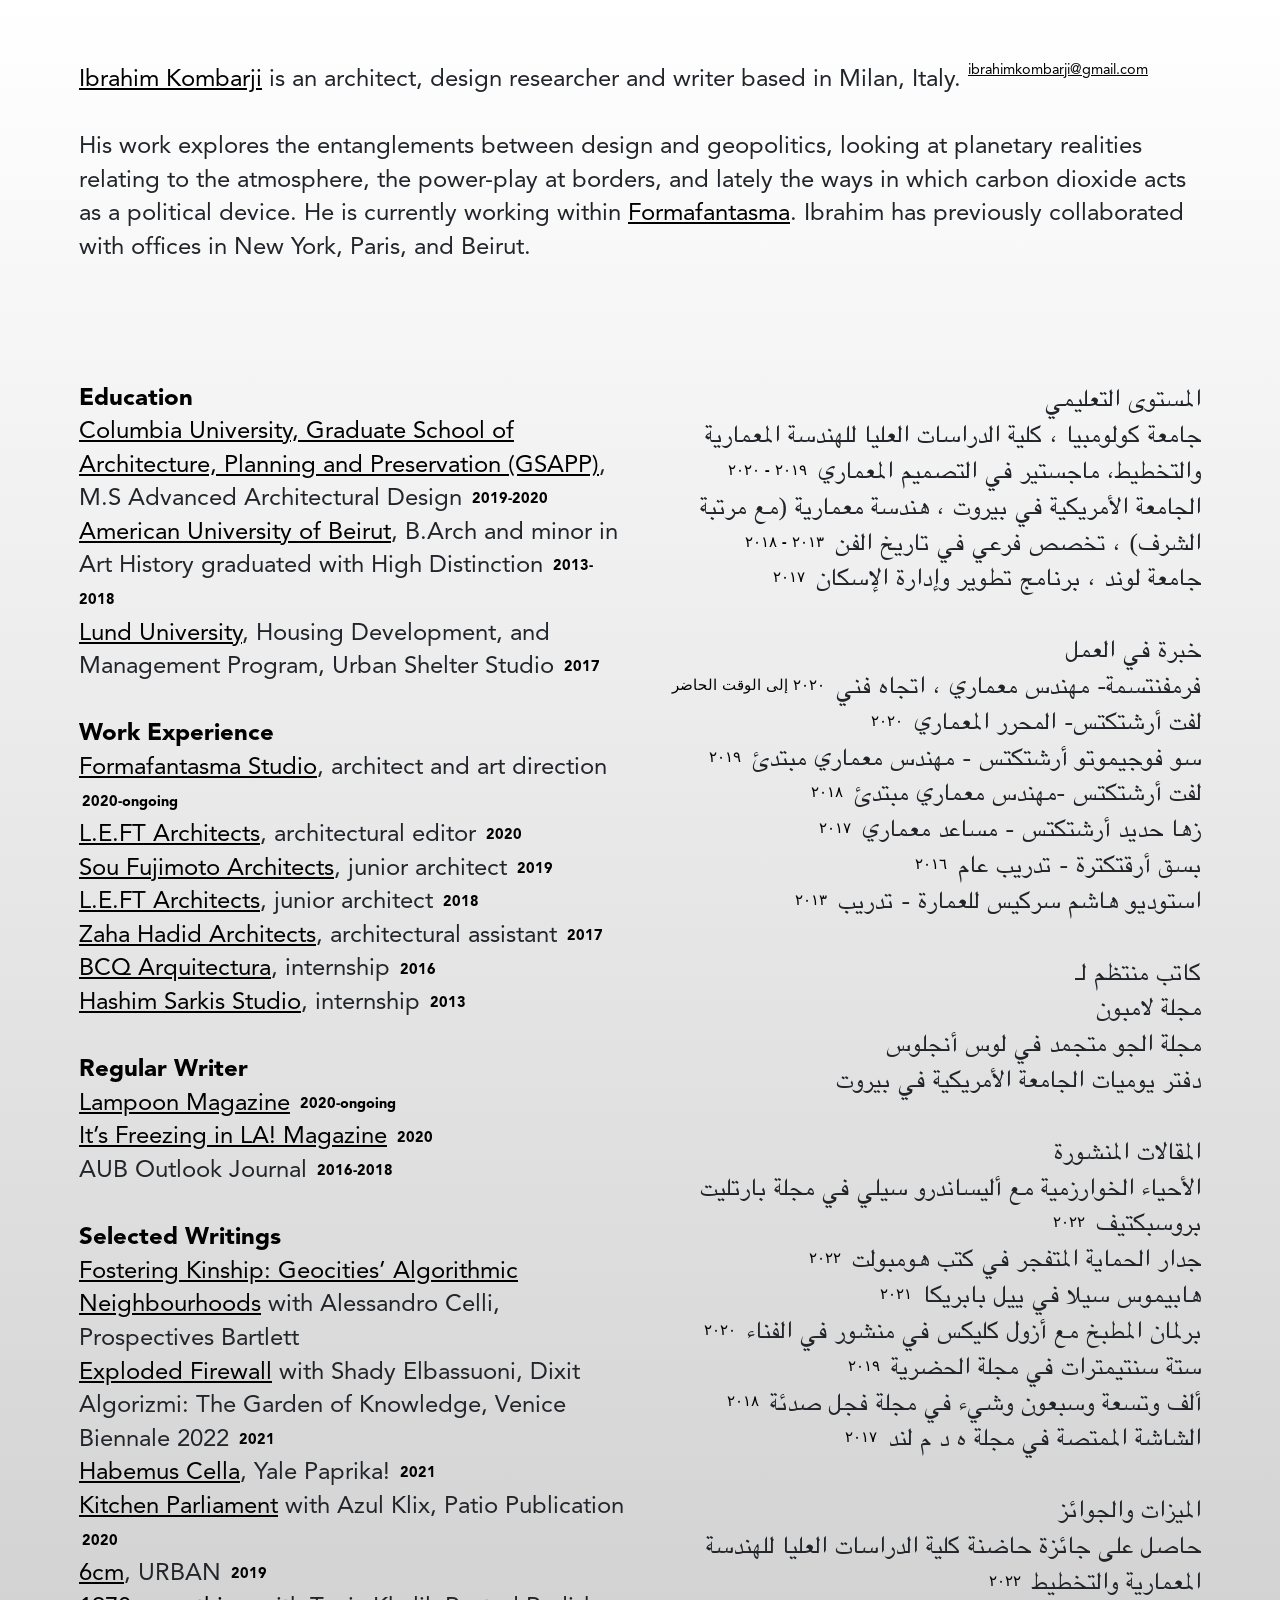
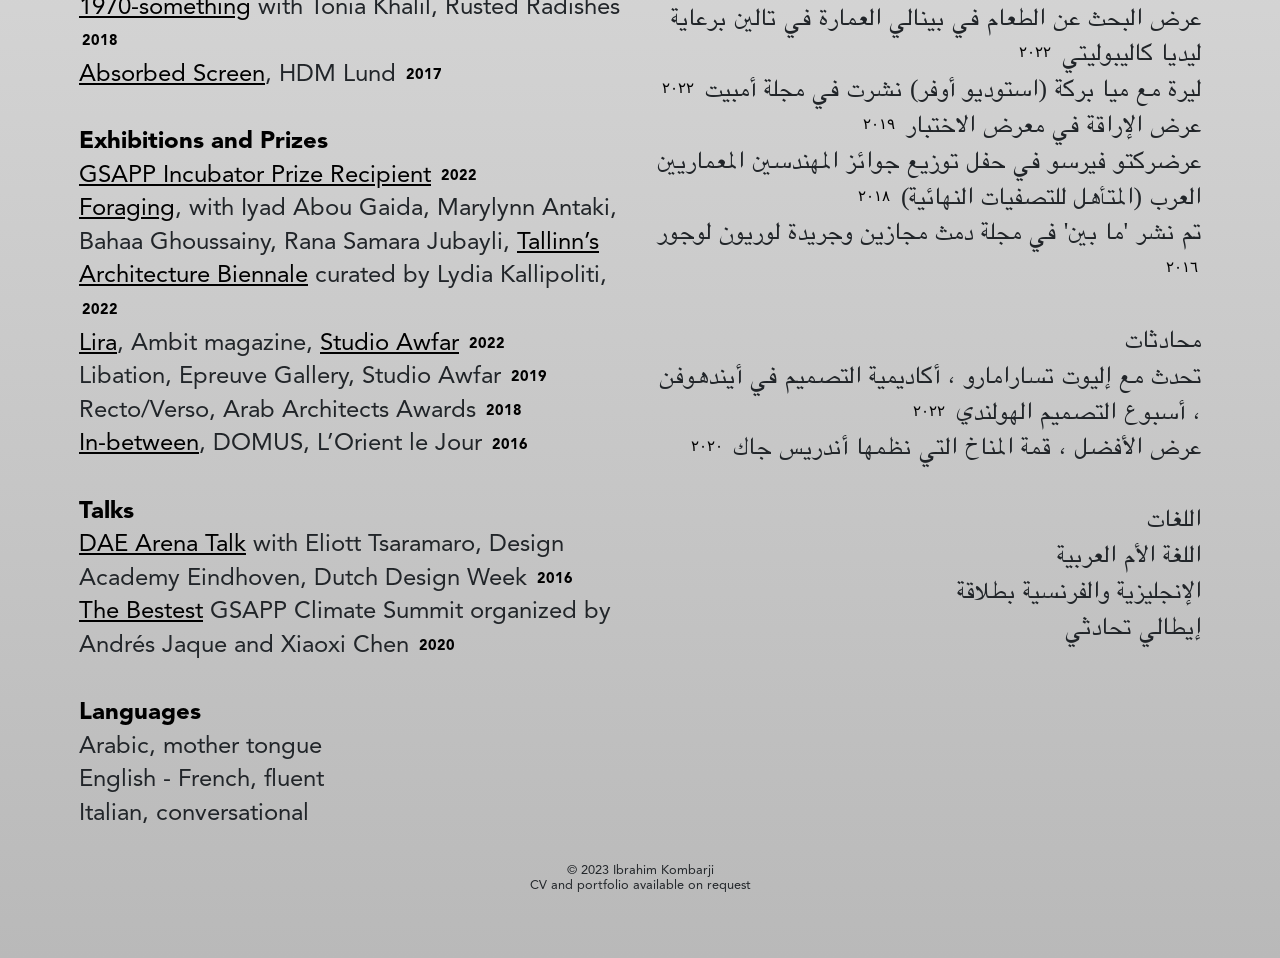
==== index.html @ 20433298 "small update" ====
</<!DOCTYPE html>

<html lang="en" dir="ltr">
  <head>
    <meta charset="utf-8">
    <meta http-equiv="Content-type" content="text/html; charset=UTF-8">
    <meta name="viewport" content="width=device-width, initial-scale=1.0">
    <!--<link rel="shortcut icon" href="./images/logo.ico" />-->
    <title>ibrahim kombarji</title>
    <link rel="stylesheet" href="https://cdn.jsdelivr.net/npm/bootstrap@4.3.1/dist/css/bootstrap.min.css" integrity="sha384-ggOyR0iXCbMQv3Xipma34MD+dH/1fQ784/j6cY/iJTQUOhcWr7x9JvoRxT2MZw1T" crossorigin="anonymous">
    <link rel="stylesheet" href="./css/style.css">
</head>

<body>
    <!-- <div class="side-word-l">
        <a href="" id="side-word-text-l">ibrahim kombarji</a>
    </div>
    <div class="side-word-r">
        <a href="" id="side-word-text-r">ibrahimkombarji@gmail.com</a>
    </div> -->
    
     <div class="container-fluid">
        <div class="row">
            <div class="col-sm">
                <p>
                    <a href="https://news.columbia.edu/news/architecture-student-ibrahim-kombarji-graduates-" target="_blank">Ibrahim Kombarji</a> is an architect, design researcher and writer based in Milan, Italy. <a href="mailto:ibrahimkombarji@gmail.com" id="link-mail">ibrahimkombarji@gmail.com</a>
                        
                        <br> <br>
                    His work explores the entanglements between design and geopolitics, looking at planetary realities relating to the atmosphere, 
                    the power-play at borders, and lately the ways in which carbon dioxide acts as a political device. He is currently working 
                    within <a href="">Formafantasma</a>. Ibrahim has previously collaborated with offices in New York, Paris, and Beirut.
                    <br>
                    <br>

                    <!-- <mark id="years"><a href="">@nimportekii</a></mark>  -->
                    <!-- <br> -->
                    <br><br>
                </p>
            </div>
        </div>

        <div class="row">
          <div class="col-sm">
        <p>
            <mark id="boldwords">Education</mark> 
            <br>
            <a href="https://www.arch.columbia.edu/" target="_blank">Columbia University, Graduate School of Architecture, Planning and Preservation (GSAPP)</a>, 
            M.S Advanced Architectural Design <mark id="years">2019-2020</mark><br> 
            <a href="https://www.aub.edu.lb/msfea/ard/Pages/default.aspx  " target="_blank">American University of Beirut</a>, B.Arch and minor in Art History graduated with High Distinction <mark id="years">2013-2018</mark><br>
            <a href="https://www.hdm.lth.se/" target="_blank">Lund University</a>, Housing Development, and Management Program, Urban Shelter Studio <mark id="years">2017</mark><br>
            <br>
            <mark id="boldwords">Work Experience</mark><br>
            <a href="https://formafantasma.com/" target="_blank">Formafantasma Studio</a>, architect and art direction <mark id="years">2020-ongoing</mark><br>
            <a href="http://www.leftish.net/" target="_blank">L.E.FT Architects</a>, architectural editor <mark id="years">2020</mark><br>
            <a href="http://www.sou-fujimoto.net/" target="_blank">Sou Fujimoto Architects</a>, junior architect <mark id="years">2019</mark> <br>
            <a href="https://triennale.org/en/events/shouf-reserve" target="_blank">L.E.FT Architects</a>, junior architect <mark id="years">2018</mark> <br>
            <a href="https://www.zaha-hadid.com/" target="_blank">Zaha Hadid Architects</a>, architectural assistant <mark id="years">2017</mark><br>
            <a href="https://bcq.es/" target="_blank">BCQ Arquitectura</a>, internship <mark id="years">2016</mark><br>                    
            <a href="http://www.hashimsarkis.com/" target="_blank">Hashim Sarkis Studio</a>, internship <mark id="years">2013</mark><br>
            <br>
            <mark id="boldwords">Regular Writer</mark><br>
            <a href="https://www.lampoonmagazine.com/article/author/ibrahim/" target="_blank">Lampoon Magazine</a> <mark id="years">2020-ongoing</mark><br>
            <a href="https://www.itsfreezinginla.co.uk/post/green-beaches-raise-red-flags" target="_blank">It’s Freezing in LA! Magazine</a> <mark id="years">2020</mark><br>
            AUB Outlook Journal <mark id="years">2016-2018</mark><br>
            <br>
            <mark id="boldwords">Selected Writings</mark><br>
            <a href="https://journal.b-pro.org/issue/issue2/#contents684" target="_blank">Fostering Kinship: Geocities’ Algorithmic Neighbourhoods</a> with Alessandro Celli, Prospectives Bartlett <br>
            <a href="https://www.humboldtbooks.com/en/book/dixit-algorizmi-the-garden-of-knowledge" target="_blank">Exploded Firewall</a> with Shady Elbassuoni, Dixit Algorizmi: The Garden of Knowledge, Venice Biennale 2022 <mark id="years">2021</mark><br>
            <a href="https://yalepaprika.com/folds/the-moment-before/habemus-cella" target="_blank">Habemus Cella</a>, Yale Paprika! <mark id="years">2021</mark> <br>
            <a href="https://patiopublication.cargo.site/Kitchen-Parliament-by-Azul-Klix-Ibrahim-Kombarji" target="_blank">Kitchen Parliament</a> with Azul Klix, Patio Publication <mark id="years">2020</mark><br>
            <a href="https://cdn.filepicker.io/api/file/MkMv3JSlQdCTuRH0087M?&fit=max" target="_blank">6cm</a>, URBAN <mark id="years">2019</mark><br>
            <a href="http://www.rustedradishes.com/1970-something/" target="_blank">1970-something</a> with Tonia Khalil, Rusted Radishes <mark id="years">2018</mark><br>
            <a href="https://www.hdm.lth.se/fileadmin/hdm/Education/Undergrad/ABAN06_2017/A_Filipino_Absorbed_Screen_-_Ibrahim_Kombarji.pdf" target="_blank">Absorbed Screen</a>, HDM Lund <mark id="years">2017</mark> <br>
            <br>
            <mark id="boldwords">Exhibitions and Prizes</mark><br>
            <a href="https://www.arch.columbia.edu/research/gsapp-incubator/prize-recipients" target="_blank">GSAPP Incubator Prize Recipient</a> <mark id="years">2022</mark> <br>
            <a href="https://2022.tab.ee/participants/" target="_blank">Foraging</a>, with Iyad Abou Gaida, Marylynn Antaki, Bahaa Ghoussainy, Rana Samara Jubayli, <a href="https://2022.tab.ee/">Tallinn’s Architecture Biennale</a> curated by Lydia Kallipoliti, <mark id="years">2022</mark> <br>
            <a href="https://ambitmagazine.co.uk/product/ambit-x-dongola-on-war-248-pre-order/" target="_blank">Lira</a>, Ambit magazine, <a href="https://www.instagram.com/studioawfar/">Studio Awfar</a> <mark id="years">2022</mark> <br>
            Libation, Epreuve Gallery, Studio Awfar <mark id="years">2019</mark> <br>
            Recto/Verso, Arab Architects Awards <mark id="years">2018</mark> <br>
            <a href="https://www.domusweb.it/en/design/2016/09/22/silence_in_beirut.html" target="_blank">In-between</a>, DOMUS, L’Orient le Jour <mark id="years">2016</mark> <br>
            <br>
            <mark id="boldwords">Talks</mark><br>
            <a href="">DAE Arena Talk</a> with Eliott Tsaramaro, Design Academy Eindhoven, Dutch Design Week <mark id="years">2016</mark> <br>
            <a href="https://www.youtube.com/watch?v=SXCoH0iUyOA" target="_blank">The Bestest</a> GSAPP Climate Summit organized by Andrés Jaque and Xiaoxi Chen <mark id="years">2020</mark><br>
            <br>
            <mark id="boldwords">Languages</mark><br>
            Arabic, mother tongue<br> 
            English - French, fluent<br>
            Italian, conversational 
        </p>
        </div>
        
        <div class="col-sm" id="arabic-text">
            <h1 dir="rtl" lang="ar">
                المستوى التعليمي
<br>
                جامعة كولومبيا ، كلية الدراسات العليا للهندسة المعمارية والتخطيط، ماجستير في التصميم المعماري 
                <mark id="years">  ٢٠١٩ - ٢٠٢٠ </mark>
<br>            الجامعة الأمريكية في بيروت ، هندسة معمارية (مع مرتبة الشرف) ، تخصص فرعي في تاريخ الفن 
                <mark id="years"> ٢٠١٣ - ٢٠١٨
                </mark>
<br>            جامعة لوند ، برنامج تطوير وإدارة الإسكان
                <mark id="years"> ٢٠١٧</mark>
<br><br>
                خبرة في العمل

<br>                فرمفنتسمة- مهندس معماري ، اتجاه فني
                    <mark id="years"> ٢٠٢٠ إلى الوقت الحاضر
                    </mark>
<br>                لفت أرشتكتس- المحرر المعماري 
                    <mark id="years">    ٢٠٢٠
                    </mark>
<br>                سو فوجيموتو أرشتكتس - مهندس معماري مبتدئ
                    <mark id="years"> ٢٠١٩</mark>
<br>                لفت أرشتكتس -مهندس معماري مبتدئ
                    <mark id="years"> ٢٠١٨</mark>
<br>                زها حديد أرشتكتس - مساعد معماري
                    <mark id="years"> ٢٠١٧</mark>
<br>                بسق أرقتكترة - تدريب عام
                    <mark id="years">  ٢٠١٦</mark>
<br>                استوديو هاشم سركيس للعمارة - تدريب 
                    <mark id="years"> ٢٠١٣</mark>
<br><br>
كاتب منتظم لـ
<br>                مجلة لامبون
<br>                مجلة الجو متجمد في لوس أنجلوس
<br>                دفتر يوميات الجامعة الأمريكية في بيروت
<br><br>
                المقالات المنشورة

<br>            الأحياء الخوارزمية مع أليساندرو سيلي في مجلة بارتليت بروسبكتيف
                <mark id="years"> ٢٠٢٢</mark>
<br>            جدار الحماية المتفجر في كتب هومبولت
                <mark id="years"> ٢٠٢٢</mark>
<br>            هابيموس سيلا في ييل بابريكا
                <mark id="years">  ٢٠٢١</mark>
<br>            برلمان المطبخ مع أزول كليكس في منشور في الفناء 
                <mark id="years"> ٢٠٢٠</mark>
<br>            ستة سنتيمترات في مجلة الحضرية
                <mark id="years"> ٢٠١٩</mark>
<br>            ألف وتسعة وسبعون وشيء في مجلة فجل صدئة
                <mark id="years">  ٢٠١٨</mark>
<br>            الشاشة الممتصة في مجلة ه د م لند
                <mark id="years"> ٢٠١٧</mark>
<br><br>
 
               الميزات والجوائز

<br>            حاصل على جائزة حاضنة كلية الدراسات العليا للهندسة المعمارية والتخطيط
                <mark id="years"> ٢٠٢٢</mark>
<br>            عرض البحث عن الطعام في بينالي العمارة في تالين برعاية ليديا كاليبوليتي
                <mark id="years"> ٢٠٢٢</mark>
<br>            ليرة مع ميا بركة (استوديو أوفر) نشرت في مجلة أمبيت
                <mark id="years"> ٢٠٢٢</mark>
<br>            عرض الإراقة في معرض الاختبار
                <mark id="years"> ٢٠١٩</mark>
<br>            عرضركتو فيرسو  في حفل توزيع جوائز المهندسين المعماريين العرب (المتأهل للتصفيات النهائية)
                <mark id="years"> ٢٠١٨</mark>
<br>            تم نشر 'ما بين' في مجلة دمث مجازين وجريدة لوريون لوجور
                <mark id="years"> ٢٠١٦</mark>
<br><br>
                محادثات
<br>            تحدث مع إليوت تسارامارو ، أكاديمية التصميم في أيندهوفن ، أسبوع التصميم الهولندي
                <mark id="years"> ٢٠٢٢</mark>
<br>            عرض الأفضل ، قمة المناخ التي نظمها أندريس جاك
                <mark id="years"> ٢٠٢٠</mark>
<br><br>
                اللغات
<br>            اللغة الأم العربية
<br>            الإنجليزية والفرنسية بطلاقة
<br>            إيطالي تحادثي
                <br>
            </h1>
        </div>
        
    </div>
</div>

<div style="text-align: center">
    <h2>
        <br>
        &copy; 2023 Ibrahim Kombarji
        <br>
        CV and portfolio available on request
    </h2>
</div>

<div class="overlay"></div>

</body>
---- css/style.css ----
/* body {
    height: 100%; */
    /* background: rgb(0,0,0);
    background: linear-gradient(0deg, rgba(0,0,0,0.5) 0%, rgba(5,0,0,0) 100%); 
    background-color: white; */
    /* width: 100%; */
       
    /* background: linear-gradient(0deg, rgb(137, 137, 137) 0%, rgb(255, 255, 255)100%);
    background-attachment: fixed;
    background-position: center;
    background-repeat: no-repeat;
    height: 100vh; */
    

    /* background-image: url(../images/gg.gif);
    background-size: 300px 300px;
    background-repeat: no-repeat;
    background-attachment: fixed;
    background-position: center;  */

    /* margin: 5%;
} */


body {	
	margin: 5%;
    background: linear-gradient(to bottom, #ffffff, #b9b9b9 );
	background-size: 100%;
	background-repeat: no-repeat;
}

body:before{
	content:'';
	position: fixed;
	top: 0;
	bottom: 0;
	width: 100%;
	z-index: -1;
	background: linear-gradient(to bottom, rgba(255, 255, 255, 0.3)rgb(85, 85, 85)f2 75%);
}

a {
    color: black;
    text-decoration: underline;
}

a:hover {
    color: transparent;
    text-shadow: 0 0 3px black;
    transition: 0.20s;
    -webkit-transition: 0.20s;
    -moz-transition: 0.20s;
    -ms-transition: 0.20s;
    -o-transition: 0.20s;
}

@font-face {
    font-family: Avenir-reg;
    src: url(../fonts/AvenirLTStd-Roman.otf);
}

@font-face {
    font-family: Avenir-bold;
    src: url(../fonts/AvenirLTStd-Black.otf);
}

@font-face {
    font-family: Geeza-pro;
    src: url(../fonts/GeezaPro.ttc);
}


p {
    font-family: Avenir-reg;
    font-size: 1.3em;
    line-height: 1.32em;
}

#boldwords {
    font-family: Avenir-bold;
    background-color: transparent;
    margin: -0.2em;
}

#boldarabic {
    font-weight: 800;
}

#years {
    font-family: Avenir-bold;
    font-size: 0.6em;
    /* line-height: 1em; */
    background-color: transparent;
    vertical-align: top;
}

#link-mail {
    font-family: Avenir-reg;
    font-size: 0.6em;
    vertical-align: top;
    line-height: 1em;
}

h1 {
    font-family: Geeza-pro;
    font-size: 1.8em;
}

h2 {
    font-family: Avenir-reg;
    font-size: 0.8em;
}

#arabic-text {
    text-align: right;
    font-size: 0.8em;
    line-height: 1.8em;
}

.overlay {
    position:fixed;
    background-image: url(../images/gg.gif);
    top: 0;
    width: 100%;
    height: 100%;
    background-size: 250px 250px;
    background-repeat: no-repeat;
    background-position: center;
    background-attachment: fixed;
    pointer-events: none;
}

@media screen and (max-width: 600px) {
    .overlay {
      position:fixed;
      background-image: url(../images/gg.gif);
      top: 0;
      width: 100%;
      height: 100%;
      background-size: 250px 250px;
      background-repeat: no-repeat;
      background-position: center;
      background-attachment: fixed;
      pointer-events: none;
    }
}

@media screen and (min-width: 1200px) {
    p {
        font-family: Avenir-reg;
        font-size: 1.5em;
        line-height: 1.4em;
    }
    h1 {
        font-family: Geeza-pro;
        font-size: 2em;
        line-height: 1.4em;
    }
}

/* .side-word-l {
    position: fixed;
    writing-mode:sideways-lr;
    text-orientation: mixed;
    margin-left: -3%;
    top: 40%;
}

#side-word-text-l {
    color: green;
    font-family: Avenir-bold;
    font-size: 0.9em;
}

.side-word-r {
    position: fixed;
    writing-mode:sideways-rl;
    text-orientation: mixed;
    margin-left: 91%;
    top: 35%;
}

#side-word-text-r {
    color: green;
    font-family: Avenir-bold;
    font-size: 0.9em;
} */
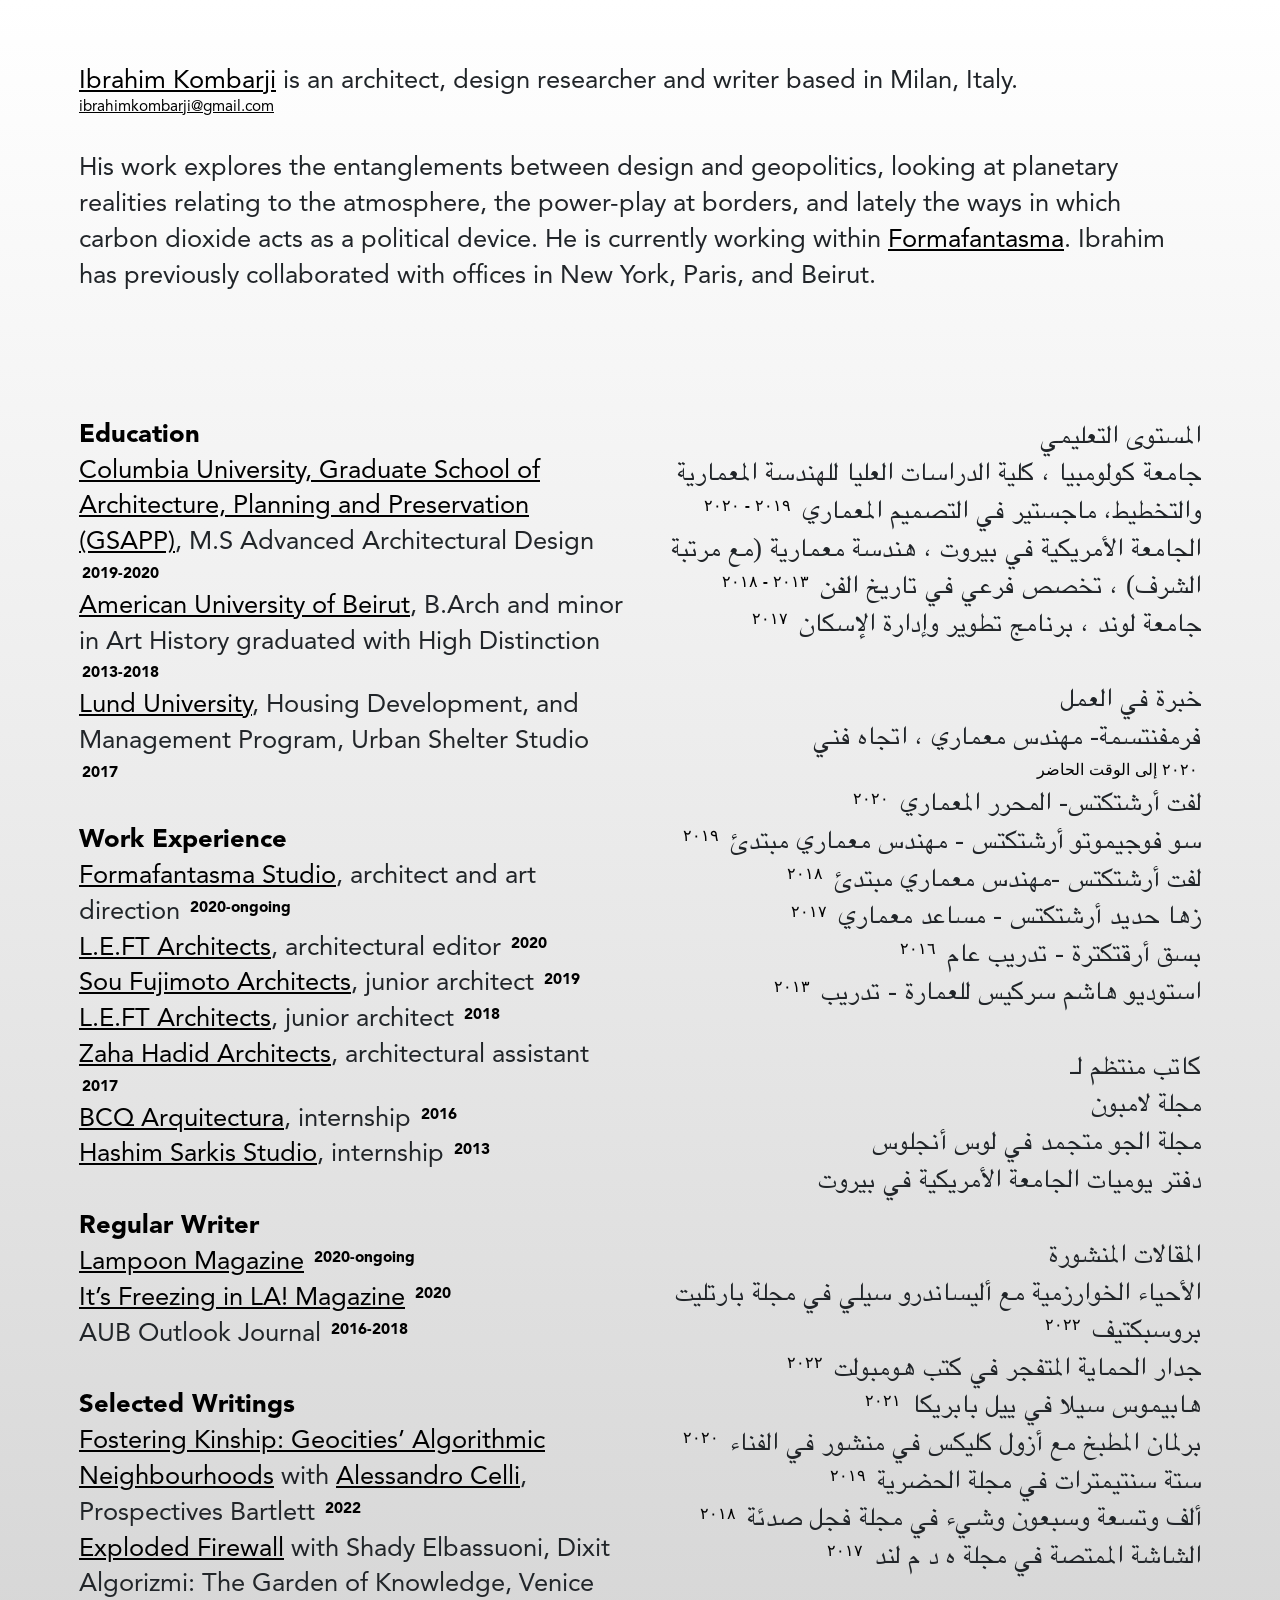
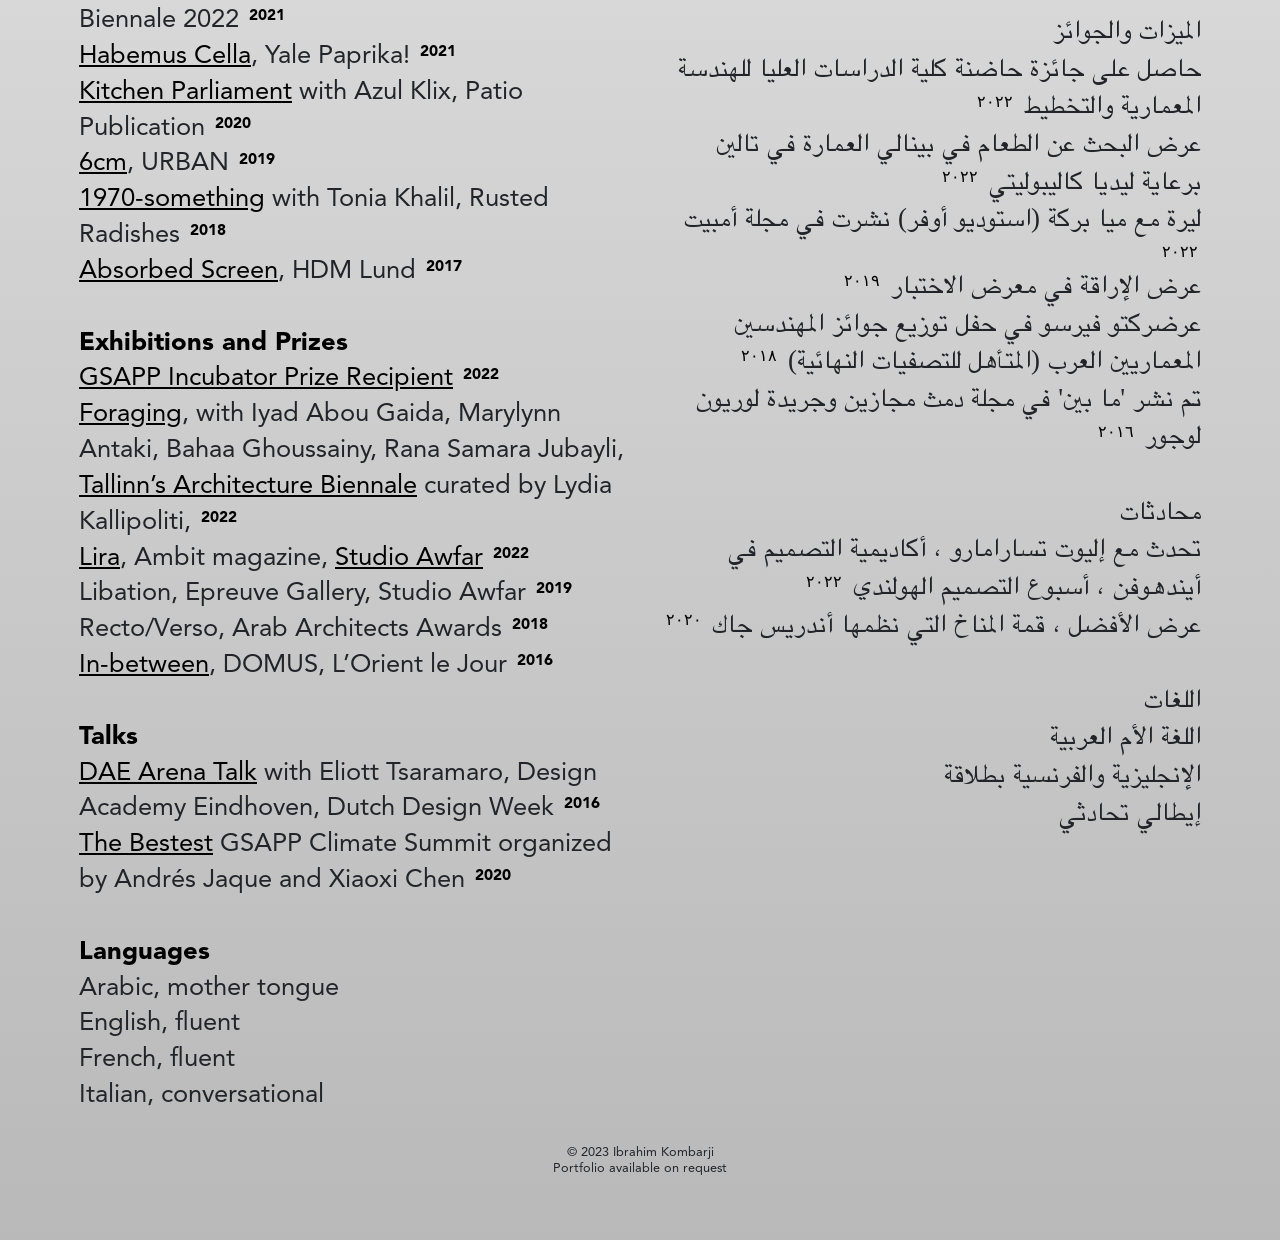
==== commit a5040fb1: "minor update" ====
--- a/index.html
+++ b/index.html
@@ -7,6 +7,7 @@
     <meta name="viewport" content="width=device-width, initial-scale=1.0">
     <!--<link rel="shortcut icon" href="./images/logo.ico" />-->
     <title>ibrahim kombarji</title>
+    <link rel="icon" type="image/x-icon" href="./images/favicon.ico">
     <link rel="stylesheet" href="https://cdn.jsdelivr.net/npm/bootstrap@4.3.1/dist/css/bootstrap.min.css" integrity="sha384-ggOyR0iXCbMQv3Xipma34MD+dH/1fQ784/j6cY/iJTQUOhcWr7x9JvoRxT2MZw1T" crossorigin="anonymous">
     <link rel="stylesheet" href="./css/style.css">
 </head>
@@ -64,7 +65,7 @@
             AUB Outlook Journal <mark id="years">2016-2018</mark><br>
             <br>
             <mark id="boldwords">Selected Writings</mark><br>
-            <a href="https://journal.b-pro.org/issue/issue2/#contents684" target="_blank">Fostering Kinship: Geocities’ Algorithmic Neighbourhoods</a> with Alessandro Celli, Prospectives Bartlett <br>
+            <a href="https://journal.b-pro.org/issue/issue2/#contents684" target="_blank">Fostering Kinship: Geocities’ Algorithmic Neighbourhoods</a> with <a href="https://www.alessandrocelli.com/" target="_blank">Alessandro Celli</a>, Prospectives Bartlett <mark id="years">2022</mark><br>
             <a href="https://www.humboldtbooks.com/en/book/dixit-algorizmi-the-garden-of-knowledge" target="_blank">Exploded Firewall</a> with Shady Elbassuoni, Dixit Algorizmi: The Garden of Knowledge, Venice Biennale 2022 <mark id="years">2021</mark><br>
             <a href="https://yalepaprika.com/folds/the-moment-before/habemus-cella" target="_blank">Habemus Cella</a>, Yale Paprika! <mark id="years">2021</mark> <br>
             <a href="https://patiopublication.cargo.site/Kitchen-Parliament-by-Azul-Klix-Ibrahim-Kombarji" target="_blank">Kitchen Parliament</a> with Azul Klix, Patio Publication <mark id="years">2020</mark><br>
@@ -86,7 +87,8 @@
             <br>
             <mark id="boldwords">Languages</mark><br>
             Arabic, mother tongue<br> 
-            English - French, fluent<br>
+            English, fluent<br>
+            French, fluent<br>
             Italian, conversational 
         </p>
         </div>
@@ -182,7 +184,7 @@
         <br>
         &copy; 2023 Ibrahim Kombarji
         <br>
-        CV and portfolio available on request
+        Portfolio available on request
     </h2>
 </div>
 
--- a/css/style.css
+++ b/css/style.css
@@ -73,7 +73,7 @@
 p {
     font-family: Avenir-reg;
     font-size: 1.3em;
-    line-height: 1.32em;
+    line-height: 1.4em;
 }
 
 #boldwords {
@@ -92,6 +92,8 @@
     /* line-height: 1em; */
     background-color: transparent;
     vertical-align: top;
+    display:inline-block;
+    line-height: 1.4em;
 }
 
 #link-mail {
@@ -148,12 +150,12 @@
 @media screen and (min-width: 1200px) {
     p {
         font-family: Avenir-reg;
-        font-size: 1.5em;
+        font-size: 1.6em;
         line-height: 1.4em;
     }
     h1 {
         font-family: Geeza-pro;
-        font-size: 2em;
+        font-size: 2.1em;
         line-height: 1.4em;
     }
 }
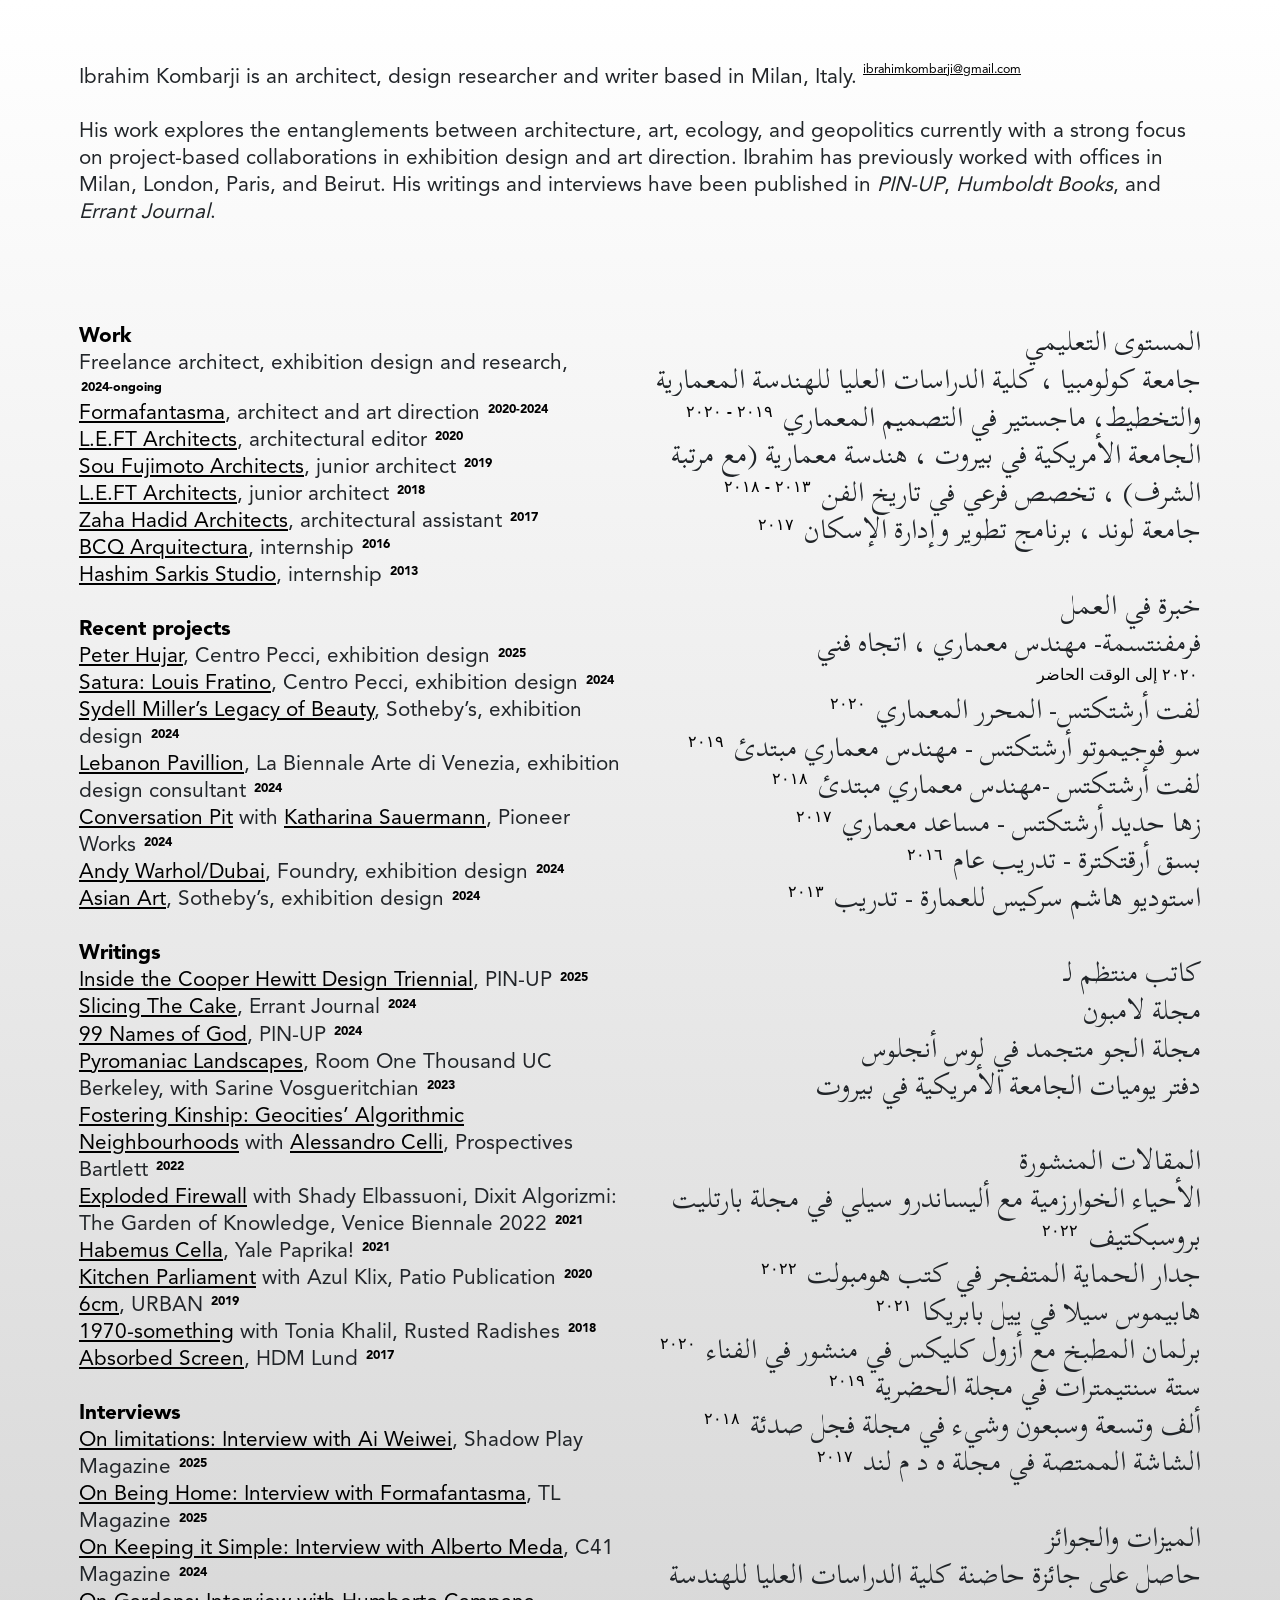
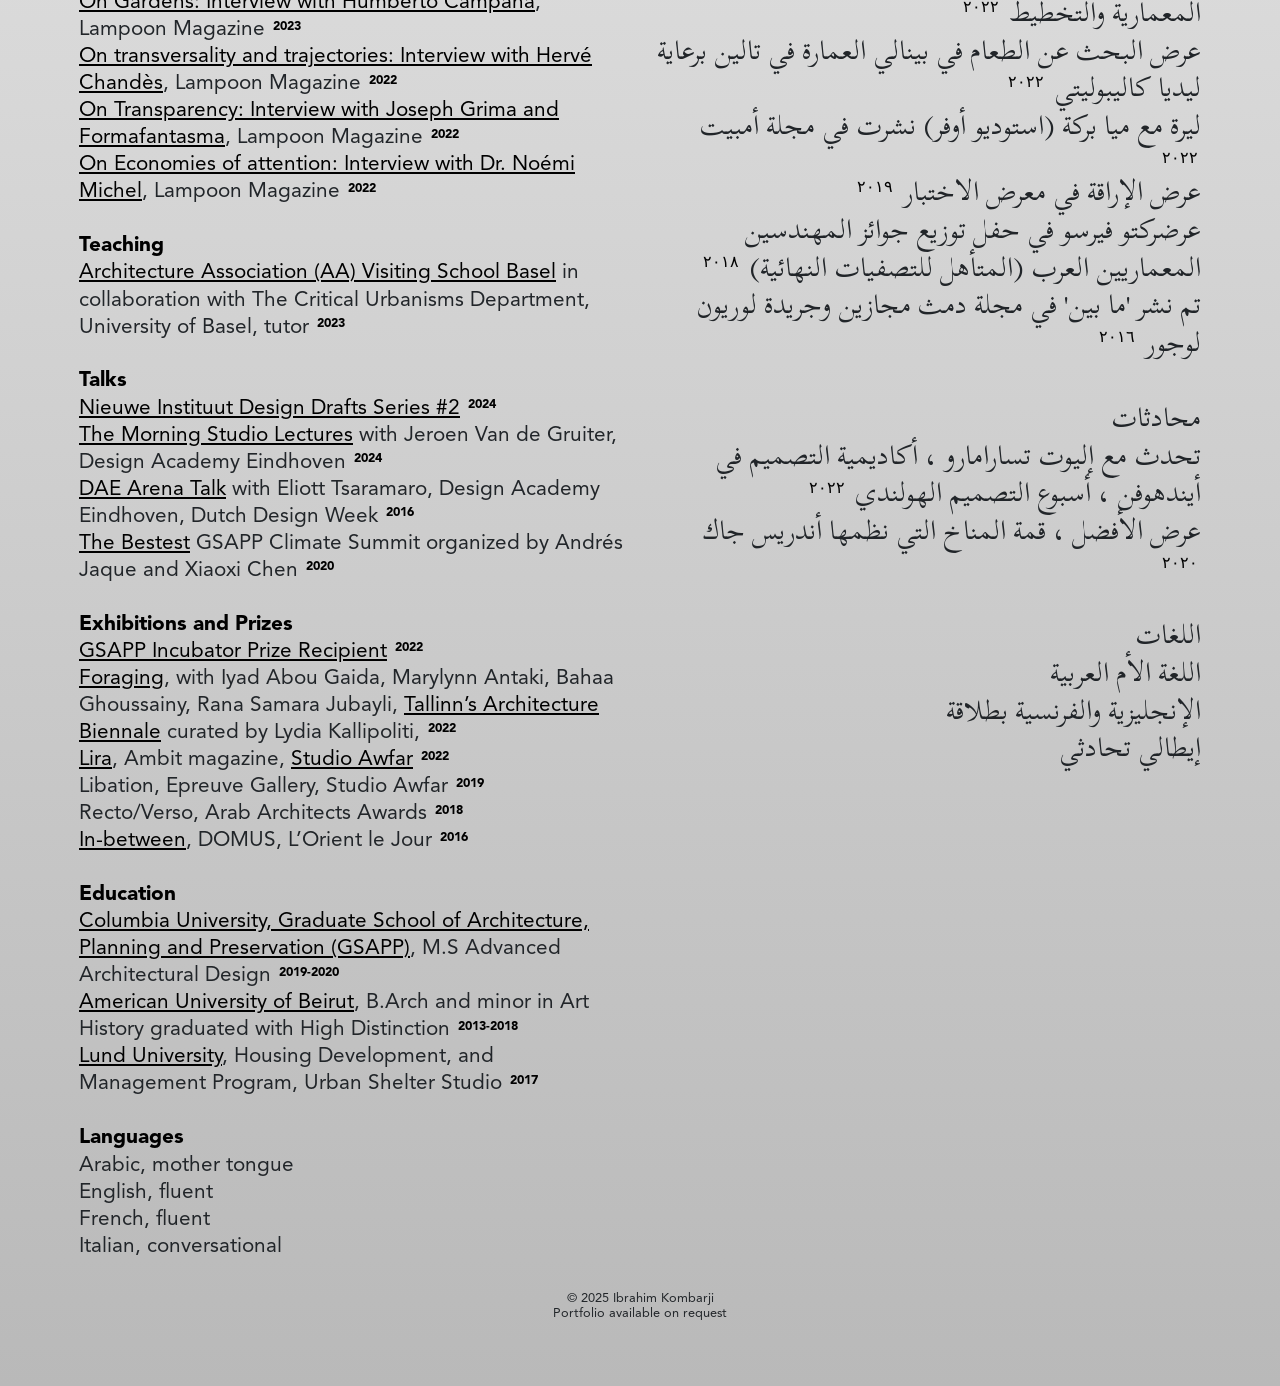
==== commit 2ac825a0: "2025 update" ====
--- a/index.html
+++ b/index.html
@@ -24,12 +24,12 @@
         <div class="row">
             <div class="col-sm">
                 <p>
-                    <a href="https://news.columbia.edu/news/architecture-student-ibrahim-kombarji-graduates-" target="_blank">Ibrahim Kombarji</a> is an architect, design researcher and writer based in Milan, Italy. <a href="mailto:ibrahimkombarji@gmail.com" id="link-mail">ibrahimkombarji@gmail.com</a>
+                    Ibrahim Kombarji is an architect, design researcher and writer based in Milan, Italy. <a href="mailto:ibrahimkombarji@gmail.com" id="link-mail">ibrahimkombarji@gmail.com</a>
                         
                         <br> <br>
-                    His work explores the entanglements between design and geopolitics, looking at planetary realities relating to the atmosphere, 
-                    the power-play at borders, and lately the ways in which carbon dioxide acts as a political device. He is currently working 
-                    within <a href="">Formafantasma</a>. Ibrahim has previously collaborated with offices in New York, Paris, and Beirut.
+                    His work explores the entanglements between architecture, art, ecology, and geopolitics currently with a strong focus on project-based collaborations 
+                    in exhibition design and art direction. Ibrahim has previously worked with offices in Milan, London, Paris, and Beirut. 
+                    His writings and interviews have been published in <i>PIN-UP</i>, <i>Humboldt Books</i>, and <i>Errant Journal</i>.
                     <br>
                     <br>
 
@@ -43,15 +43,9 @@
         <div class="row">
           <div class="col-sm">
         <p>
-            <mark id="boldwords">Education</mark> 
-            <br>
-            <a href="https://www.arch.columbia.edu/" target="_blank">Columbia University, Graduate School of Architecture, Planning and Preservation (GSAPP)</a>, 
-            M.S Advanced Architectural Design <mark id="years">2019-2020</mark><br> 
-            <a href="https://www.aub.edu.lb/msfea/ard/Pages/default.aspx  " target="_blank">American University of Beirut</a>, B.Arch and minor in Art History graduated with High Distinction <mark id="years">2013-2018</mark><br>
-            <a href="https://www.hdm.lth.se/" target="_blank">Lund University</a>, Housing Development, and Management Program, Urban Shelter Studio <mark id="years">2017</mark><br>
-            <br>
-            <mark id="boldwords">Work Experience</mark><br>
-            <a href="https://formafantasma.com/" target="_blank">Formafantasma Studio</a>, architect and art direction <mark id="years">2020-ongoing</mark><br>
+            <mark id="boldwords">Work</mark><br>
+            Freelance architect, exhibition design and research, <mark id="years">2024-ongoing</mark><br>
+            <a href="https://formafantasma.com/" target="_blank">Formafantasma</a>, architect and art direction <mark id="years">2020-2024</mark><br>
             <a href="http://www.leftish.net/" target="_blank">L.E.FT Architects</a>, architectural editor <mark id="years">2020</mark><br>
             <a href="http://www.sou-fujimoto.net/" target="_blank">Sou Fujimoto Architects</a>, junior architect <mark id="years">2019</mark> <br>
             <a href="https://triennale.org/en/events/shouf-reserve" target="_blank">L.E.FT Architects</a>, junior architect <mark id="years">2018</mark> <br>
@@ -59,12 +53,20 @@
             <a href="https://bcq.es/" target="_blank">BCQ Arquitectura</a>, internship <mark id="years">2016</mark><br>                    
             <a href="http://www.hashimsarkis.com/" target="_blank">Hashim Sarkis Studio</a>, internship <mark id="years">2013</mark><br>
             <br>
-            <mark id="boldwords">Regular Writer</mark><br>
-            <a href="https://www.lampoonmagazine.com/article/author/ibrahim/" target="_blank">Lampoon Magazine</a> <mark id="years">2020-ongoing</mark><br>
-            <a href="https://www.itsfreezinginla.co.uk/post/green-beaches-raise-red-flags" target="_blank">It’s Freezing in LA! Magazine</a> <mark id="years">2020</mark><br>
-            AUB Outlook Journal <mark id="years">2016-2018</mark><br>
-            <br>
-            <mark id="boldwords">Selected Writings</mark><br>
+            <mark id="boldwords">Recent projects</mark><br>
+            <a href="https://centropecci.it/en/exhibitions/peter-hujar" target="_blank">Peter Hujar</a>, Centro Pecci, exhibition design <mark id="years">2025</mark><br>
+            <a href="https://centropecci.it/en/exhibitions/louis-fratino" target="_blank">Satura: Louis Fratino</a>, Centro Pecci, exhibition design <mark id="years">2024</mark><br>
+            <a href="https://www.sothebys.com/en/series/a-legacy-of-beauty-the-collection-of-sydell-miller" target="_blank">Sydell Miller’s Legacy of Beauty</a>, Sotheby’s, exhibition design <mark id="years">2024</mark><br>
+            <a href="https://www.labiennale.org/en/art/2024/lebanon" target="_blank">Lebanon Pavillion</a>, La Biennale Arte di Venezia, exhibition design consultant <mark id="years">2024</mark><br>
+            <a href="https://www.pinupmagazine.org/articles/pioneer-works-press-play-2024-pin-up-lounge" target="_blank">Conversation Pit</a> with <a href="https://www.instagram.com/studio.z00/?hl=en" target="_blank">Katharina Sauermann</a>, Pioneer Works <mark id="years">2024</mark><br>
+            <a href="https://www.harpersbazaararabia.com/hbanews/andy-warhol-exhibition-coming-to-dubai" target="_blank">Andy Warhol/Dubai</a>, Foundry, exhibition design <mark id="years">2024</mark><br>
+            <a href="https://www.sothebys.com/en/series/asian-art" target="_blank">Asian Art</a>, Sotheby’s, exhibition design <mark id="years">2024</mark><br>
+            <br>
+            <mark id="boldwords">Writings</mark><br>
+            <a href="https://www.pinupmagazine.org/articles/smithsonian-design-triennial-making-home-cooper-hewitt" target="_blank">Inside the Cooper Hewitt Design Triennial</a>, PIN-UP <mark id="years">2025</mark> <br>
+            <a href="https://errantjournal.org/issues/" target="_blank">Slicing The Cake</a>, Errant Journal <mark id="years">2024</mark><br>
+            <a href="https://www.pinupmagazine.org/articles/design-drafts-2-99-names-of-god-misbaha-ibrahim-kombarji" target="_blank">99 Names of God</a>, PIN-UP <mark id="years">2024</mark><br>
+            <a href="https://www.roomonethousand.com/shop/11-sediment" target="_blank">Pyromaniac Landscapes</a>, Room One Thousand UC Berkeley, with Sarine Vosgueritchian <mark id="years">2023</mark><br>
             <a href="https://journal.b-pro.org/issue/issue2/#contents684" target="_blank">Fostering Kinship: Geocities’ Algorithmic Neighbourhoods</a> with <a href="https://www.alessandrocelli.com/" target="_blank">Alessandro Celli</a>, Prospectives Bartlett <mark id="years">2022</mark><br>
             <a href="https://www.humboldtbooks.com/en/book/dixit-algorizmi-the-garden-of-knowledge" target="_blank">Exploded Firewall</a> with Shady Elbassuoni, Dixit Algorizmi: The Garden of Knowledge, Venice Biennale 2022 <mark id="years">2021</mark><br>
             <a href="https://yalepaprika.com/folds/the-moment-before/habemus-cella" target="_blank">Habemus Cella</a>, Yale Paprika! <mark id="years">2021</mark> <br>
@@ -73,6 +75,24 @@
             <a href="http://www.rustedradishes.com/1970-something/" target="_blank">1970-something</a> with Tonia Khalil, Rusted Radishes <mark id="years">2018</mark><br>
             <a href="https://www.hdm.lth.se/fileadmin/hdm/Education/Undergrad/ABAN06_2017/A_Filipino_Absorbed_Screen_-_Ibrahim_Kombarji.pdf" target="_blank">Absorbed Screen</a>, HDM Lund <mark id="years">2017</mark> <br>
             <br>
+            <mark id="boldwords">Interviews</mark><br>
+            <a href="https://www.shadowplaymagazine.com/" target="_blank">On limitations: Interview with Ai Weiwei</a>, Shadow Play Magazine <mark id="years">2025</mark><br>
+            <a href="https://www.tlmagazine.com/online-edition/tlmag40the-ideal-home/" target="_blank">On Being Home: Interview with Formafantasma</a>, TL Magazine <mark id="years">2025</mark><br>
+            <a href="https://www.c41magazine.com/keeping-it-simple-in-conversation-with-designer-alberto-meda/" target="_blank">On Keeping it Simple: Interview with Alberto Meda</a>, C41 Magazine <mark id="years">2024</mark><br>
+            <a href="https://lampoonmagazine.com/article/2023/11/29/humberto-campana-designer-botanic-garden-project-brazil-biodiversity/" target="_blank">On Gardens: Interview with Humberto Campana</a>, Lampoon Magazine <mark id="years">2023</mark><br>
+            <a href="https://lampoonmagazine.com/article/2022/10/23/mondo-reale-herve-chandes-fondation-cartier-formafantasma/" target="_blank">On transversality and trajectories: Interview with Hervé Chandès</a>, Lampoon Magazine <mark id="years">2022</mark><br>
+            <a href="https://lampoonmagazine.com/article/2022/05/11/formafantasma-joseph-grima/" target="_blank">On Transparency: Interview with Joseph Grima and Formafantasma</a>, Lampoon Magazine <mark id="years">2022</mark><br>
+            <a href="https://lampoonmagazine.com/article/2022/04/12/dr-noemi-michel/" target="_blank">On Economies of attention: Interview with Dr. Noémi Michel</a>, Lampoon Magazine <mark id="years">2022</mark><br>
+            <br>
+            <mark id="boldwords">Teaching</mark><br>
+            <a href="https://www.aaschool.ac.uk/academicprogrammes/visitingschool/aavs-basel" target="_blank">Architecture Association (AA) Visiting School Basel</a> in collaboration with The Critical Urbanisms Department, University of Basel, tutor <mark id="years">2023</mark><br>
+            <br>
+            <mark id="boldwords">Talks</mark><br>
+            <a href="https://nieuweinstituut.nl/en/articles/design-drafts-2" target="_blank">Nieuwe Instituut Design Drafts Series #2</a> <mark id="years">2024</mark> <br>
+            <a href="https://www.designacademy.nl/page/5732/the-morning-studio" target="_blank">The Morning Studio Lectures</a> with Jeroen Van de Gruiter, Design Academy Eindhoven <mark id="years">2024</mark> <br>
+            <a href="">DAE Arena Talk</a> with Eliott Tsaramaro, Design Academy Eindhoven, Dutch Design Week <mark id="years">2016</mark> <br>
+            <a href="https://www.youtube.com/watch?v=SXCoH0iUyOA" target="_blank">The Bestest</a> GSAPP Climate Summit organized by Andrés Jaque and Xiaoxi Chen <mark id="years">2020</mark><br>
+            <br>
             <mark id="boldwords">Exhibitions and Prizes</mark><br>
             <a href="https://www.arch.columbia.edu/research/gsapp-incubator/prize-recipients" target="_blank">GSAPP Incubator Prize Recipient</a> <mark id="years">2022</mark> <br>
             <a href="https://2022.tab.ee/participants/" target="_blank">Foraging</a>, with Iyad Abou Gaida, Marylynn Antaki, Bahaa Ghoussainy, Rana Samara Jubayli, <a href="https://2022.tab.ee/">Tallinn’s Architecture Biennale</a> curated by Lydia Kallipoliti, <mark id="years">2022</mark> <br>
@@ -81,9 +101,12 @@
             Recto/Verso, Arab Architects Awards <mark id="years">2018</mark> <br>
             <a href="https://www.domusweb.it/en/design/2016/09/22/silence_in_beirut.html" target="_blank">In-between</a>, DOMUS, L’Orient le Jour <mark id="years">2016</mark> <br>
             <br>
-            <mark id="boldwords">Talks</mark><br>
-            <a href="">DAE Arena Talk</a> with Eliott Tsaramaro, Design Academy Eindhoven, Dutch Design Week <mark id="years">2016</mark> <br>
-            <a href="https://www.youtube.com/watch?v=SXCoH0iUyOA" target="_blank">The Bestest</a> GSAPP Climate Summit organized by Andrés Jaque and Xiaoxi Chen <mark id="years">2020</mark><br>
+            <mark id="boldwords">Education</mark> 
+            <br>
+            <a href="https://www.arch.columbia.edu/" target="_blank">Columbia University, Graduate School of Architecture, Planning and Preservation (GSAPP)</a>, 
+            M.S Advanced Architectural Design <mark id="years">2019-2020</mark><br> 
+            <a href="https://www.aub.edu.lb/msfea/ard/Pages/default.aspx  " target="_blank">American University of Beirut</a>, B.Arch and minor in Art History graduated with High Distinction <mark id="years">2013-2018</mark><br>
+            <a href="https://www.hdm.lth.se/" target="_blank">Lund University</a>, Housing Development, and Management Program, Urban Shelter Studio <mark id="years">2017</mark><br>
             <br>
             <mark id="boldwords">Languages</mark><br>
             Arabic, mother tongue<br> 
@@ -182,7 +205,7 @@
 <div style="text-align: center">
     <h2>
         <br>
-        &copy; 2023 Ibrahim Kombarji
+        &copy; 2025 Ibrahim Kombarji
         <br>
         Portfolio available on request
     </h2>
--- a/css/style.css
+++ b/css/style.css
@@ -65,8 +65,8 @@
 }
 
 @font-face {
-    font-family: Geeza-pro;
-    src: url(../fonts/GeezaPro.ttc);
+    font-family: ScheherazadeNew-Reg;
+    src: url(../fonts/ScheherazadeNew-Regular.ttf);
 }
 
 
@@ -104,7 +104,7 @@
 }
 
 h1 {
-    font-family: Geeza-pro;
+    font-family: ScheherazadeNew-Reg;
     font-size: 1.8em;
 }
 
@@ -150,11 +150,11 @@
 @media screen and (min-width: 1200px) {
     p {
         font-family: Avenir-reg;
-        font-size: 1.6em;
-        line-height: 1.4em;
+        font-size: 1.3em;
+        line-height: 1.3em;
     }
     h1 {
-        font-family: Geeza-pro;
+        font-family: ScheherazadeNew-Reg;
         font-size: 2.1em;
         line-height: 1.4em;
     }
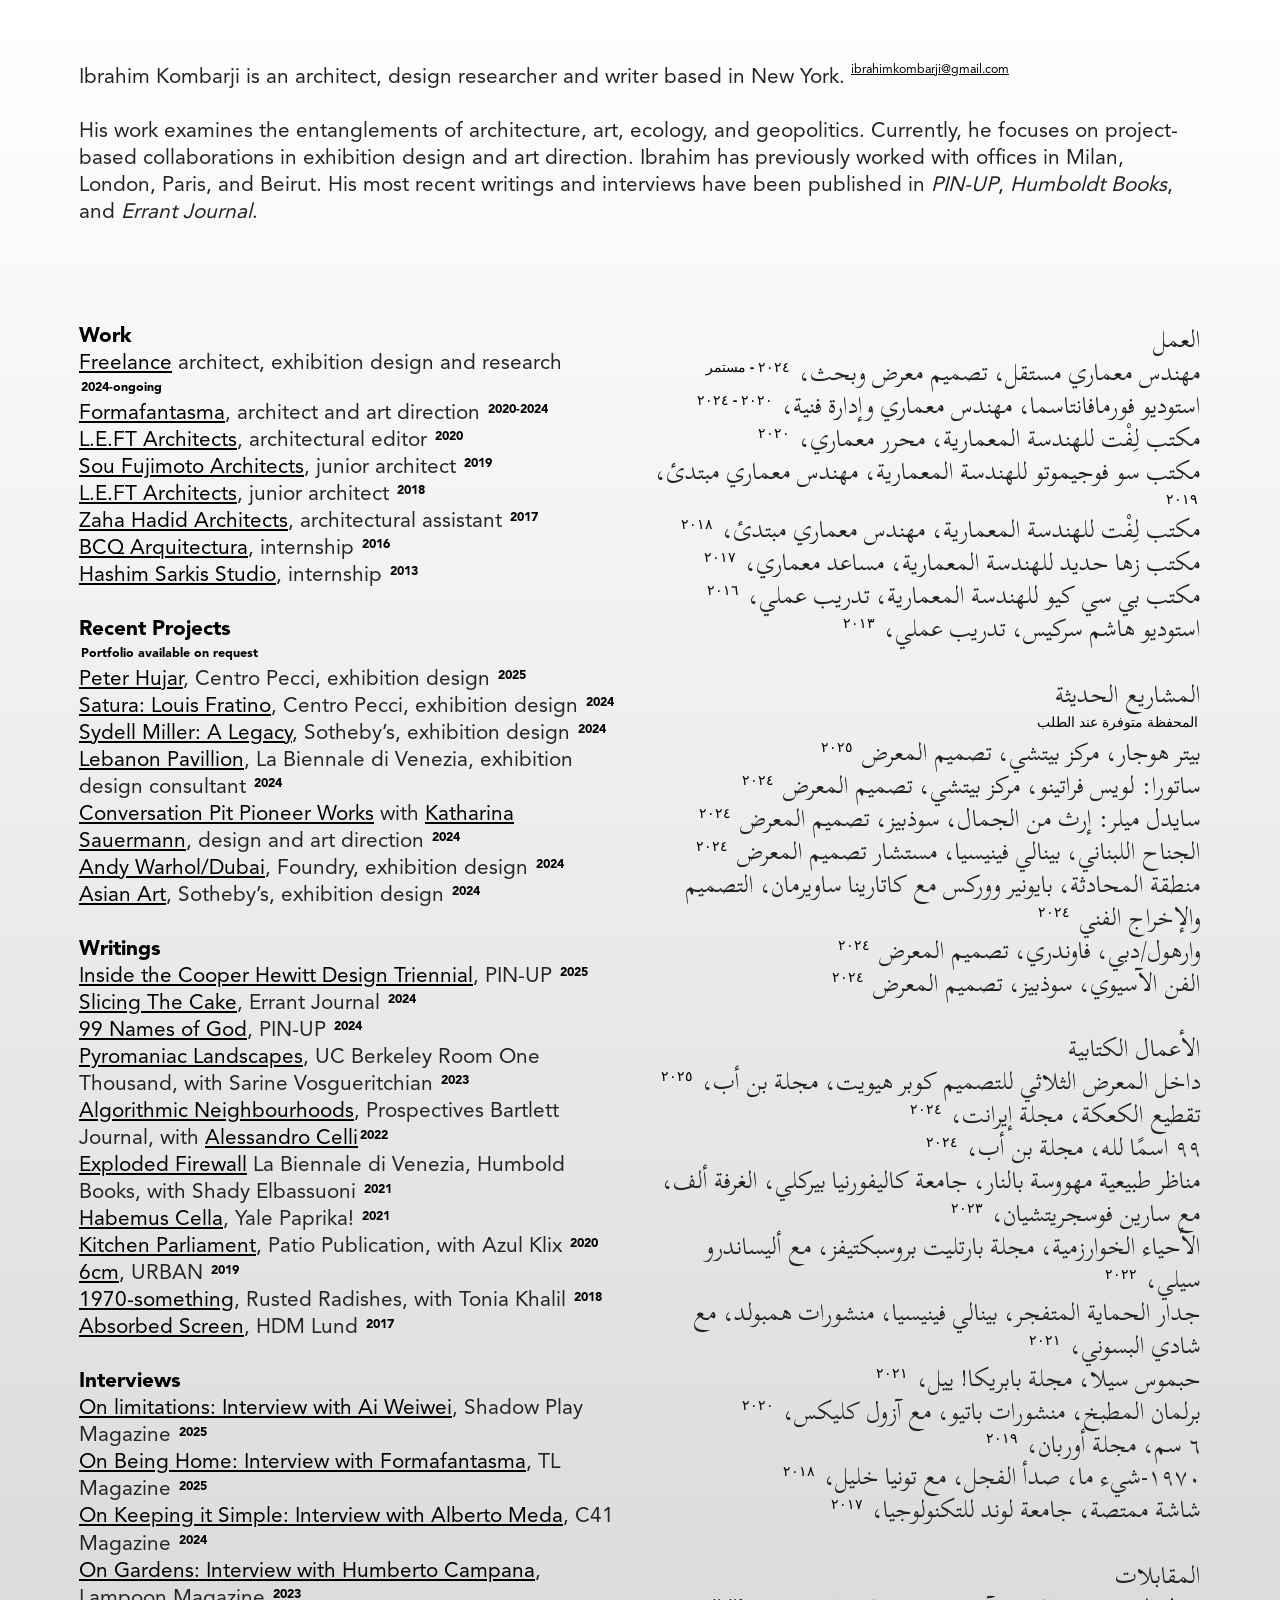
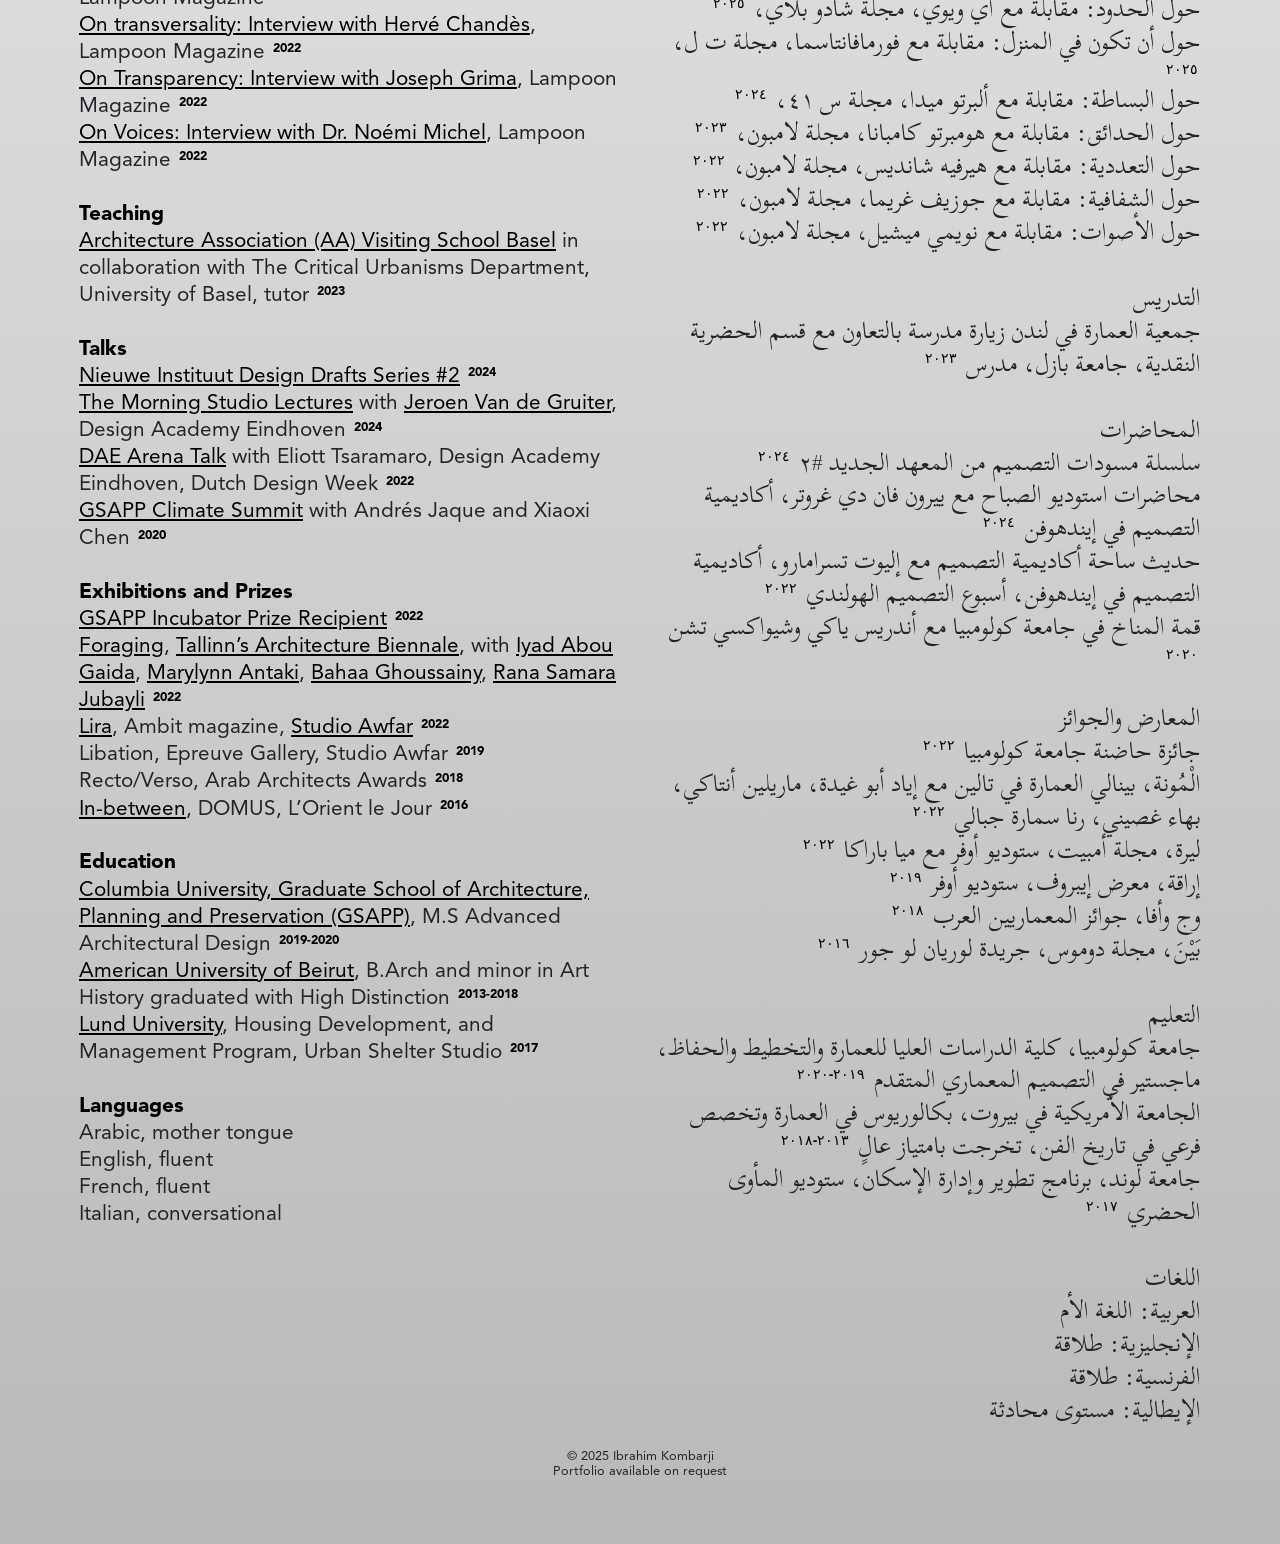
==== commit 9f06c359: "2025 update 2" ====
--- a/index.html
+++ b/index.html
@@ -24,12 +24,12 @@
         <div class="row">
             <div class="col-sm">
                 <p>
-                    Ibrahim Kombarji is an architect, design researcher and writer based in Milan, Italy. <a href="mailto:ibrahimkombarji@gmail.com" id="link-mail">ibrahimkombarji@gmail.com</a>
+                    Ibrahim Kombarji is an architect, design researcher and writer based in New York. <a href="mailto:ibrahimkombarji@gmail.com" id="link-mail">ibrahimkombarji@gmail.com</a>
                         
                         <br> <br>
-                    His work explores the entanglements between architecture, art, ecology, and geopolitics currently with a strong focus on project-based collaborations 
-                    in exhibition design and art direction. Ibrahim has previously worked with offices in Milan, London, Paris, and Beirut. 
-                    His writings and interviews have been published in <i>PIN-UP</i>, <i>Humboldt Books</i>, and <i>Errant Journal</i>.
+                        His work examines the entanglements of architecture, art, ecology, and geopolitics. Currently, he focuses on project-based collaborations in 
+                        exhibition design and art direction. Ibrahim has previously worked with offices in Milan, London, Paris, and Beirut. His most recent writings 
+                        and interviews have been published in <i>PIN-UP</i>, <i>Humboldt Books</i>, and <i>Errant Journal</i>.
                     <br>
                     <br>
 
@@ -44,7 +44,7 @@
           <div class="col-sm">
         <p>
             <mark id="boldwords">Work</mark><br>
-            Freelance architect, exhibition design and research, <mark id="years">2024-ongoing</mark><br>
+            <a href="https://www.ibrahimkombarji.com/" target="_blank">Freelance</a> architect, exhibition design and research <mark id="years">2024-ongoing</mark><br>
             <a href="https://formafantasma.com/" target="_blank">Formafantasma</a>, architect and art direction <mark id="years">2020-2024</mark><br>
             <a href="http://www.leftish.net/" target="_blank">L.E.FT Architects</a>, architectural editor <mark id="years">2020</mark><br>
             <a href="http://www.sou-fujimoto.net/" target="_blank">Sou Fujimoto Architects</a>, junior architect <mark id="years">2019</mark> <br>
@@ -53,12 +53,13 @@
             <a href="https://bcq.es/" target="_blank">BCQ Arquitectura</a>, internship <mark id="years">2016</mark><br>                    
             <a href="http://www.hashimsarkis.com/" target="_blank">Hashim Sarkis Studio</a>, internship <mark id="years">2013</mark><br>
             <br>
-            <mark id="boldwords">Recent projects</mark><br>
+            <mark id="boldwords">Recent Projects</mark><br>
+            <mark id="years"> Portfolio available on request</mark><br>
             <a href="https://centropecci.it/en/exhibitions/peter-hujar" target="_blank">Peter Hujar</a>, Centro Pecci, exhibition design <mark id="years">2025</mark><br>
             <a href="https://centropecci.it/en/exhibitions/louis-fratino" target="_blank">Satura: Louis Fratino</a>, Centro Pecci, exhibition design <mark id="years">2024</mark><br>
-            <a href="https://www.sothebys.com/en/series/a-legacy-of-beauty-the-collection-of-sydell-miller" target="_blank">Sydell Miller’s Legacy of Beauty</a>, Sotheby’s, exhibition design <mark id="years">2024</mark><br>
-            <a href="https://www.labiennale.org/en/art/2024/lebanon" target="_blank">Lebanon Pavillion</a>, La Biennale Arte di Venezia, exhibition design consultant <mark id="years">2024</mark><br>
-            <a href="https://www.pinupmagazine.org/articles/pioneer-works-press-play-2024-pin-up-lounge" target="_blank">Conversation Pit</a> with <a href="https://www.instagram.com/studio.z00/?hl=en" target="_blank">Katharina Sauermann</a>, Pioneer Works <mark id="years">2024</mark><br>
+            <a href="https://www.sothebys.com/en/series/a-legacy-of-beauty-the-collection-of-sydell-miller" target="_blank">Sydell Miller: A Legacy</a>, Sotheby’s, exhibition design <mark id="years">2024</mark><br>
+            <a href="https://www.labiennale.org/en/art/2024/lebanon" target="_blank">Lebanon Pavillion</a>, La Biennale di Venezia, exhibition design consultant <mark id="years">2024</mark><br>
+            <a href="https://www.pinupmagazine.org/articles/pioneer-works-press-play-2024-pin-up-lounge" target="_blank">Conversation Pit Pioneer Works</a> with <a href="https://www.instagram.com/studio.z00/?hl=en" target="_blank">Katharina Sauermann</a>, design and art direction <mark id="years">2024</mark><br>
             <a href="https://www.harpersbazaararabia.com/hbanews/andy-warhol-exhibition-coming-to-dubai" target="_blank">Andy Warhol/Dubai</a>, Foundry, exhibition design <mark id="years">2024</mark><br>
             <a href="https://www.sothebys.com/en/series/asian-art" target="_blank">Asian Art</a>, Sotheby’s, exhibition design <mark id="years">2024</mark><br>
             <br>
@@ -66,13 +67,13 @@
             <a href="https://www.pinupmagazine.org/articles/smithsonian-design-triennial-making-home-cooper-hewitt" target="_blank">Inside the Cooper Hewitt Design Triennial</a>, PIN-UP <mark id="years">2025</mark> <br>
             <a href="https://errantjournal.org/issues/" target="_blank">Slicing The Cake</a>, Errant Journal <mark id="years">2024</mark><br>
             <a href="https://www.pinupmagazine.org/articles/design-drafts-2-99-names-of-god-misbaha-ibrahim-kombarji" target="_blank">99 Names of God</a>, PIN-UP <mark id="years">2024</mark><br>
-            <a href="https://www.roomonethousand.com/shop/11-sediment" target="_blank">Pyromaniac Landscapes</a>, Room One Thousand UC Berkeley, with Sarine Vosgueritchian <mark id="years">2023</mark><br>
-            <a href="https://journal.b-pro.org/issue/issue2/#contents684" target="_blank">Fostering Kinship: Geocities’ Algorithmic Neighbourhoods</a> with <a href="https://www.alessandrocelli.com/" target="_blank">Alessandro Celli</a>, Prospectives Bartlett <mark id="years">2022</mark><br>
-            <a href="https://www.humboldtbooks.com/en/book/dixit-algorizmi-the-garden-of-knowledge" target="_blank">Exploded Firewall</a> with Shady Elbassuoni, Dixit Algorizmi: The Garden of Knowledge, Venice Biennale 2022 <mark id="years">2021</mark><br>
+            <a href="https://www.roomonethousand.com/shop/11-sediment" target="_blank">Pyromaniac Landscapes</a>, UC Berkeley Room One Thousand, with Sarine Vosgueritchian <mark id="years">2023</mark><br>
+            <a href="https://journal.b-pro.org/issue/issue2/#contents684" target="_blank">Algorithmic Neighbourhoods</a>, Prospectives Bartlett Journal, with <a href="https://www.alessandrocelli.com/" target="_blank">Alessandro Celli</a><mark id="years">2022</mark><br>
+            <a href="https://www.humboldtbooks.com/en/book/dixit-algorizmi-the-garden-of-knowledge" target="_blank">Exploded Firewall</a> La Biennale di Venezia, Humbold Books, with Shady Elbassuoni <mark id="years">2021</mark><br>
             <a href="https://yalepaprika.com/folds/the-moment-before/habemus-cella" target="_blank">Habemus Cella</a>, Yale Paprika! <mark id="years">2021</mark> <br>
-            <a href="https://patiopublication.cargo.site/Kitchen-Parliament-by-Azul-Klix-Ibrahim-Kombarji" target="_blank">Kitchen Parliament</a> with Azul Klix, Patio Publication <mark id="years">2020</mark><br>
+            <a href="https://patiopublication.cargo.site/Kitchen-Parliament-by-Azul-Klix-Ibrahim-Kombarji" target="_blank">Kitchen Parliament</a>, Patio Publication, with Azul Klix <mark id="years">2020</mark><br>
             <a href="https://cdn.filepicker.io/api/file/MkMv3JSlQdCTuRH0087M?&fit=max" target="_blank">6cm</a>, URBAN <mark id="years">2019</mark><br>
-            <a href="http://www.rustedradishes.com/1970-something/" target="_blank">1970-something</a> with Tonia Khalil, Rusted Radishes <mark id="years">2018</mark><br>
+            <a href="http://www.rustedradishes.com/1970-something/" target="_blank">1970-something</a>, Rusted Radishes, with Tonia Khalil <mark id="years">2018</mark><br>
             <a href="https://www.hdm.lth.se/fileadmin/hdm/Education/Undergrad/ABAN06_2017/A_Filipino_Absorbed_Screen_-_Ibrahim_Kombarji.pdf" target="_blank">Absorbed Screen</a>, HDM Lund <mark id="years">2017</mark> <br>
             <br>
             <mark id="boldwords">Interviews</mark><br>
@@ -80,22 +81,22 @@
             <a href="https://www.tlmagazine.com/online-edition/tlmag40the-ideal-home/" target="_blank">On Being Home: Interview with Formafantasma</a>, TL Magazine <mark id="years">2025</mark><br>
             <a href="https://www.c41magazine.com/keeping-it-simple-in-conversation-with-designer-alberto-meda/" target="_blank">On Keeping it Simple: Interview with Alberto Meda</a>, C41 Magazine <mark id="years">2024</mark><br>
             <a href="https://lampoonmagazine.com/article/2023/11/29/humberto-campana-designer-botanic-garden-project-brazil-biodiversity/" target="_blank">On Gardens: Interview with Humberto Campana</a>, Lampoon Magazine <mark id="years">2023</mark><br>
-            <a href="https://lampoonmagazine.com/article/2022/10/23/mondo-reale-herve-chandes-fondation-cartier-formafantasma/" target="_blank">On transversality and trajectories: Interview with Hervé Chandès</a>, Lampoon Magazine <mark id="years">2022</mark><br>
-            <a href="https://lampoonmagazine.com/article/2022/05/11/formafantasma-joseph-grima/" target="_blank">On Transparency: Interview with Joseph Grima and Formafantasma</a>, Lampoon Magazine <mark id="years">2022</mark><br>
-            <a href="https://lampoonmagazine.com/article/2022/04/12/dr-noemi-michel/" target="_blank">On Economies of attention: Interview with Dr. Noémi Michel</a>, Lampoon Magazine <mark id="years">2022</mark><br>
+            <a href="https://lampoonmagazine.com/article/2022/10/23/mondo-reale-herve-chandes-fondation-cartier-formafantasma/" target="_blank">On transversality: Interview with Hervé Chandès</a>, Lampoon Magazine <mark id="years">2022</mark><br>
+            <a href="https://lampoonmagazine.com/article/2022/05/11/formafantasma-joseph-grima/" target="_blank">On Transparency: Interview with Joseph Grima</a>, Lampoon Magazine <mark id="years">2022</mark><br>
+            <a href="https://lampoonmagazine.com/article/2022/04/12/dr-noemi-michel/" target="_blank">On Voices: Interview with Dr. Noémi Michel</a>, Lampoon Magazine <mark id="years">2022</mark><br>
             <br>
             <mark id="boldwords">Teaching</mark><br>
             <a href="https://www.aaschool.ac.uk/academicprogrammes/visitingschool/aavs-basel" target="_blank">Architecture Association (AA) Visiting School Basel</a> in collaboration with The Critical Urbanisms Department, University of Basel, tutor <mark id="years">2023</mark><br>
             <br>
             <mark id="boldwords">Talks</mark><br>
             <a href="https://nieuweinstituut.nl/en/articles/design-drafts-2" target="_blank">Nieuwe Instituut Design Drafts Series #2</a> <mark id="years">2024</mark> <br>
-            <a href="https://www.designacademy.nl/page/5732/the-morning-studio" target="_blank">The Morning Studio Lectures</a> with Jeroen Van de Gruiter, Design Academy Eindhoven <mark id="years">2024</mark> <br>
-            <a href="">DAE Arena Talk</a> with Eliott Tsaramaro, Design Academy Eindhoven, Dutch Design Week <mark id="years">2016</mark> <br>
-            <a href="https://www.youtube.com/watch?v=SXCoH0iUyOA" target="_blank">The Bestest</a> GSAPP Climate Summit organized by Andrés Jaque and Xiaoxi Chen <mark id="years">2020</mark><br>
+            <a href="https://www.designacademy.nl/page/5732/the-morning-studio" target="_blank">The Morning Studio Lectures</a> with <a href="https://www.jeroenvandegruiter.com/" target="_blank">Jeroen Van de Gruiter</a>, Design Academy Eindhoven <mark id="years">2024</mark> <br>
+            <a href="">DAE Arena Talk</a> with Eliott Tsaramaro, Design Academy Eindhoven, Dutch Design Week <mark id="years">2022</mark> <br>
+            <a href="https://www.youtube.com/watch?v=SXCoH0iUyOA" target="_blank">GSAPP Climate Summit</a> with Andrés Jaque and Xiaoxi Chen <mark id="years">2020</mark><br>
             <br>
             <mark id="boldwords">Exhibitions and Prizes</mark><br>
             <a href="https://www.arch.columbia.edu/research/gsapp-incubator/prize-recipients" target="_blank">GSAPP Incubator Prize Recipient</a> <mark id="years">2022</mark> <br>
-            <a href="https://2022.tab.ee/participants/" target="_blank">Foraging</a>, with Iyad Abou Gaida, Marylynn Antaki, Bahaa Ghoussainy, Rana Samara Jubayli, <a href="https://2022.tab.ee/">Tallinn’s Architecture Biennale</a> curated by Lydia Kallipoliti, <mark id="years">2022</mark> <br>
+            <a href="https://2022.tab.ee/participants/" target="_blank">Foraging</a>, <a href="https://2022.tab.ee/">Tallinn’s Architecture Biennale</a>, with <a href="https://www.ecorove.com/en" target="_blank">Iyad Abou Gaida</a>, <a href="https://www.marylynnantaki.com/" target="_blank">Marylynn Antaki</a>, <a href="https://www.bahaaghoussainy.com/" target="_blank">Bahaa Ghoussainy</a>, <a href="https://fusionsecond-beta.com/polypod/pdf/rana-cv.pdf" target="_blank">Rana Samara Jubayli</a> <mark id="years">2022</mark> <br>
             <a href="https://ambitmagazine.co.uk/product/ambit-x-dongola-on-war-248-pre-order/" target="_blank">Lira</a>, Ambit magazine, <a href="https://www.instagram.com/studioawfar/">Studio Awfar</a> <mark id="years">2022</mark> <br>
             Libation, Epreuve Gallery, Studio Awfar <mark id="years">2019</mark> <br>
             Recto/Verso, Arab Architects Awards <mark id="years">2018</mark> <br>
@@ -118,84 +119,191 @@
         
         <div class="col-sm" id="arabic-text">
             <h1 dir="rtl" lang="ar">
-                المستوى التعليمي
-<br>
-                جامعة كولومبيا ، كلية الدراسات العليا للهندسة المعمارية والتخطيط، ماجستير في التصميم المعماري 
-                <mark id="years">  ٢٠١٩ - ٢٠٢٠ </mark>
-<br>            الجامعة الأمريكية في بيروت ، هندسة معمارية (مع مرتبة الشرف) ، تخصص فرعي في تاريخ الفن 
-                <mark id="years"> ٢٠١٣ - ٢٠١٨
+                العمل
+<br>
+مهندس معماري مستقل، تصميم معرض وبحث،
+                <mark id="years">  ٢٠٢٤ - مستمر </mark>
+<br>            استوديو فورمافانتاسما، مهندس معماري وإدارة فنية،
+                <mark id="years"> 
+                    ٢٠٢٠ - ٢٠٢٤
                 </mark>
-<br>            جامعة لوند ، برنامج تطوير وإدارة الإسكان
-                <mark id="years"> ٢٠١٧</mark>
-<br><br>
-                خبرة في العمل
-
-<br>                فرمفنتسمة- مهندس معماري ، اتجاه فني
-                    <mark id="years"> ٢٠٢٠ إلى الوقت الحاضر
-                    </mark>
-<br>                لفت أرشتكتس- المحرر المعماري 
-                    <mark id="years">    ٢٠٢٠
-                    </mark>
-<br>                سو فوجيموتو أرشتكتس - مهندس معماري مبتدئ
-                    <mark id="years"> ٢٠١٩</mark>
-<br>                لفت أرشتكتس -مهندس معماري مبتدئ
-                    <mark id="years"> ٢٠١٨</mark>
-<br>                زها حديد أرشتكتس - مساعد معماري
-                    <mark id="years"> ٢٠١٧</mark>
-<br>                بسق أرقتكترة - تدريب عام
-                    <mark id="years">  ٢٠١٦</mark>
-<br>                استوديو هاشم سركيس للعمارة - تدريب 
-                    <mark id="years"> ٢٠١٣</mark>
-<br><br>
-كاتب منتظم لـ
-<br>                مجلة لامبون
-<br>                مجلة الجو متجمد في لوس أنجلوس
-<br>                دفتر يوميات الجامعة الأمريكية في بيروت
-<br><br>
-                المقالات المنشورة
-
-<br>            الأحياء الخوارزمية مع أليساندرو سيلي في مجلة بارتليت بروسبكتيف
-                <mark id="years"> ٢٠٢٢</mark>
-<br>            جدار الحماية المتفجر في كتب هومبولت
-                <mark id="years"> ٢٠٢٢</mark>
-<br>            هابيموس سيلا في ييل بابريكا
-                <mark id="years">  ٢٠٢١</mark>
-<br>            برلمان المطبخ مع أزول كليكس في منشور في الفناء 
+<br>            مكتب لِفْت للهندسة المعمارية، محرر معماري،
                 <mark id="years"> ٢٠٢٠</mark>
-<br>            ستة سنتيمترات في مجلة الحضرية
-                <mark id="years"> ٢٠١٩</mark>
-<br>            ألف وتسعة وسبعون وشيء في مجلة فجل صدئة
-                <mark id="years">  ٢٠١٨</mark>
-<br>            الشاشة الممتصة في مجلة ه د م لند
-                <mark id="years"> ٢٠١٧</mark>
+<br>
+مكتب سو فوجيموتو للهندسة المعمارية، مهندس معماري مبتدئ،
+                <mark id="years">٢٠١٩</mark>
+<br>
+مكتب لِفْت للهندسة المعمارية، مهندس معماري مبتدئ،
+                <mark id="years">٢٠١٨</mark>
+<br>
+مكتب زها حديد للهندسة المعمارية، مساعد معماري،
+                <mark id="years">٢٠١٧</mark>
+<br>
+مكتب بي سي كيو للهندسة المعمارية، تدريب عملي،
+                <mark id="years">٢٠١٦</mark>
+<br>
+استوديو هاشم سركيس، تدريب عملي،
+                <mark id="years">٢٠١٣</mark>
+
+
+<br><br>
+المشاريع الحديثة
+<br>
+<mark id="years">المحفظة متوفرة عند الطلب</mark>
+<br>                بيتر هوجار، مركز بيتشي، تصميم المعرض
+                    <mark id="years"> ٢٠٢٥ </mark>
+<br>                ساتورا: لويس فراتينو، مركز بيتشي، تصميم المعرض 
+                    <mark id="years">٢٠٢٤</mark>
+<br>                سايدل ميلر: إرث من الجمال، سوذبيز، تصميم المعرض
+                    <mark id="years">٢٠٢٤</mark>
+<br>                الجناح اللبناني، بينالي فينيسيا، مستشار تصميم المعرض
+                    <mark id="years">٢٠٢٤</mark>
+<br>                منطقة المحادثة، بايونير ووركس مع كاتارينا ساويرمان، التصميم والإخراج الفني
+                    <mark id="years">٢٠٢٤</mark>
+<br>                وارهول/دبي، فاوندري، تصميم المعرض
+                    <mark id="years">٢٠٢٤</mark>
+<br>                الفن الآسيوي، سوذبيز، تصميم المعرض
+                    <mark id="years">٢٠٢٤</mark>
+
+<br><br>
+
+الأعمال الكتابية
+<br>
+داخل المعرض الثلاثي للتصميم كوبر هيويت، مجلة بن أب،
+<mark id="years">٢٠٢٥</mark>
+<br>
+تقطيع الكعكة، مجلة إيرانت،
+<mark id="years">٢٠٢٤</mark>
+<br>
+٩٩ اسمًا لله، مجلة بن أب،
+<mark id="years">٢٠٢٤</mark>
+<br>
+مناظر طبيعية مهووسة بالنار، جامعة كاليفورنيا بيركلي، الغرفة ألف، مع سارين فوسجريتشيان،
+<mark id="years">٢٠٢٣</mark>
+<br>
+الأحياء الخوارزمية، مجلة بارتليت بروسبكتيفز، مع أليساندرو سيلي،
+<mark id="years">٢٠٢٢</mark>
+<br>
+جدار الحماية المتفجر، بينالي فينيسيا، منشورات همبولد، مع شادي البسوني،
+<mark id="years">٢٠٢١</mark>
+<br>
+حبموس سيلا، مجلة بابريكا! ييل،
+<mark id="years">٢٠٢١</mark>
+<br>
+برلمان المطبخ، منشورات باتيو، مع آزول كليكس،
+<mark id="years">٢٠٢٠</mark>
+<br>
+٦ سم، مجلة أوربان،
+<mark id="years">٢٠١٩</mark>
+<br>
+١٩٧٠-شيء ما، صدأ الفجل، مع تونيا خليل،
+<mark id="years">٢٠١٨</mark>
+<br>
+شاشة ممتصة، جامعة لوند للتكنولوجيا،
+<mark id="years">٢٠١٧</mark>
+
+
+<br><br>
+المقابلات
+<br>
+حول الحدود: مقابلة مع آي ويوي، مجلة شادو بلاي،
+<mark id="years">٢٠٢٥</mark>
+<br>
+حول أن تكون في المنزل: مقابلة مع فورمافانتاسما، مجلة ت ل،
+<mark id="years">٢٠٢٥</mark>
+<br>
+حول البساطة: مقابلة مع ألبرتو ميدا، مجلة س ٤١،
+<mark id="years">٢٠٢٤</mark>
+<br>
+حول الحدائق: مقابلة مع هومبرتو كامبانا، مجلة لامبون،
+<mark id="years">٢٠٢٣</mark>
+<br>
+حول التعددية: مقابلة مع هيرفيه شانديس، مجلة لامبون،
+<mark id="years">٢٠٢٢</mark>
+<br>
+حول الشفافية: مقابلة مع جوزيف غريما، مجلة لامبون،
+<mark id="years">٢٠٢٢</mark>
+<br>
+حول الأصوات: مقابلة مع نويمي ميشيل، مجلة لامبون،
+<mark id="years">٢٠٢٢</mark>
+
+
+
 <br><br>
  
-               الميزات والجوائز
-
-<br>            حاصل على جائزة حاضنة كلية الدراسات العليا للهندسة المعمارية والتخطيط
-                <mark id="years"> ٢٠٢٢</mark>
-<br>            عرض البحث عن الطعام في بينالي العمارة في تالين برعاية ليديا كاليبوليتي
-                <mark id="years"> ٢٠٢٢</mark>
-<br>            ليرة مع ميا بركة (استوديو أوفر) نشرت في مجلة أمبيت
-                <mark id="years"> ٢٠٢٢</mark>
-<br>            عرض الإراقة في معرض الاختبار
-                <mark id="years"> ٢٠١٩</mark>
-<br>            عرضركتو فيرسو  في حفل توزيع جوائز المهندسين المعماريين العرب (المتأهل للتصفيات النهائية)
-                <mark id="years"> ٢٠١٨</mark>
-<br>            تم نشر 'ما بين' في مجلة دمث مجازين وجريدة لوريون لوجور
-                <mark id="years"> ٢٠١٦</mark>
-<br><br>
-                محادثات
-<br>            تحدث مع إليوت تسارامارو ، أكاديمية التصميم في أيندهوفن ، أسبوع التصميم الهولندي
-                <mark id="years"> ٢٠٢٢</mark>
-<br>            عرض الأفضل ، قمة المناخ التي نظمها أندريس جاك
-                <mark id="years"> ٢٠٢٠</mark>
-<br><br>
-                اللغات
-<br>            اللغة الأم العربية
-<br>            الإنجليزية والفرنسية بطلاقة
-<br>            إيطالي تحادثي
-                <br>
+التدريس
+<br>
+جمعية العمارة في لندن زيارة مدرسة بالتعاون مع قسم الحضرية النقدية، جامعة بازل، مدرس
+<mark id="years">٢٠٢٣</mark>
+
+
+
+<br><br>
+
+المحاضرات
+<br>
+سلسلة مسودات التصميم من المعهد الجديد #٢
+<mark id="years">٢٠٢٤</mark>
+<br>
+محاضرات استوديو الصباح مع ييرون فان دي غروتر، أكاديمية التصميم في إيندهوفن
+<mark id="years">٢٠٢٤</mark>
+<br>
+حديث ساحة أكاديمية التصميم مع إليوت تسرامارو، أكاديمية التصميم في إيندهوفن، أسبوع التصميم الهولندي
+<mark id="years">٢٠٢٢</mark>
+<br>
+قمة المناخ في جامعة كولومبيا مع أندريس ياكي وشيواكسي تشن
+<mark id="years">٢٠٢٠</mark>
+
+
+<br><br>
+
+المعارض والجوائز
+<br>
+جائزة حاضنة جامعة كولومبيا
+<mark id="years">٢٠٢٢</mark>
+<br>
+الْمُونة، بينالي العمارة في تالين مع إياد أبو غيدة، ماريلين أنتاكي، بهاء غصيني، رنا سمارة جبالي
+<mark id="years">٢٠٢٢</mark>
+<br>
+ليرة، مجلة أمبيت، ستوديو أوفر مع ميا باراكا
+<mark id="years">٢٠٢٢</mark>
+<br>
+إراقة، معرض إيبروف، ستوديو أوفر
+<mark id="years">٢٠١٩</mark>
+<br>
+وج وأفا، جوائز المعماريين العرب
+<mark id="years">٢٠١٨</mark>
+<br>
+بَيْنَ، مجلة دوموس، جريدة لوريان لو جور
+<mark id="years">٢٠١٦</mark>
+
+
+
+<br><br>
+
+التعليم
+<br>
+جامعة كولومبيا، كلية الدراسات العليا للعمارة والتخطيط والحفاظ، ماجستير في التصميم المعماري المتقدم
+<mark id="years">٢٠١٩-٢٠٢٠</mark>
+<br>
+الجامعة الأمريكية في بيروت، بكالوريوس في العمارة وتخصص فرعي في تاريخ الفن، تخرجت بامتياز عالٍ
+<mark id="years">٢٠١٣-٢٠١٨</mark>
+<br>
+جامعة لوند، برنامج تطوير وإدارة الإسكان، ستوديو المأوى الحضري
+<mark id="years">٢٠١٧</mark>
+
+<br><br>
+اللغات
+<br>
+العربية: اللغة الأم
+<br>
+الإنجليزية: طلاقة
+<br>
+الفرنسية: طلاقة
+<br>
+الإيطالية: مستوى محادثة
+<br>
+
             </h1>
         </div>
         
--- a/css/style.css
+++ b/css/style.css
@@ -115,7 +115,7 @@
 
 #arabic-text {
     text-align: right;
-    font-size: 0.8em;
+    font-size: 0.7em;
     line-height: 1.8em;
 }
 
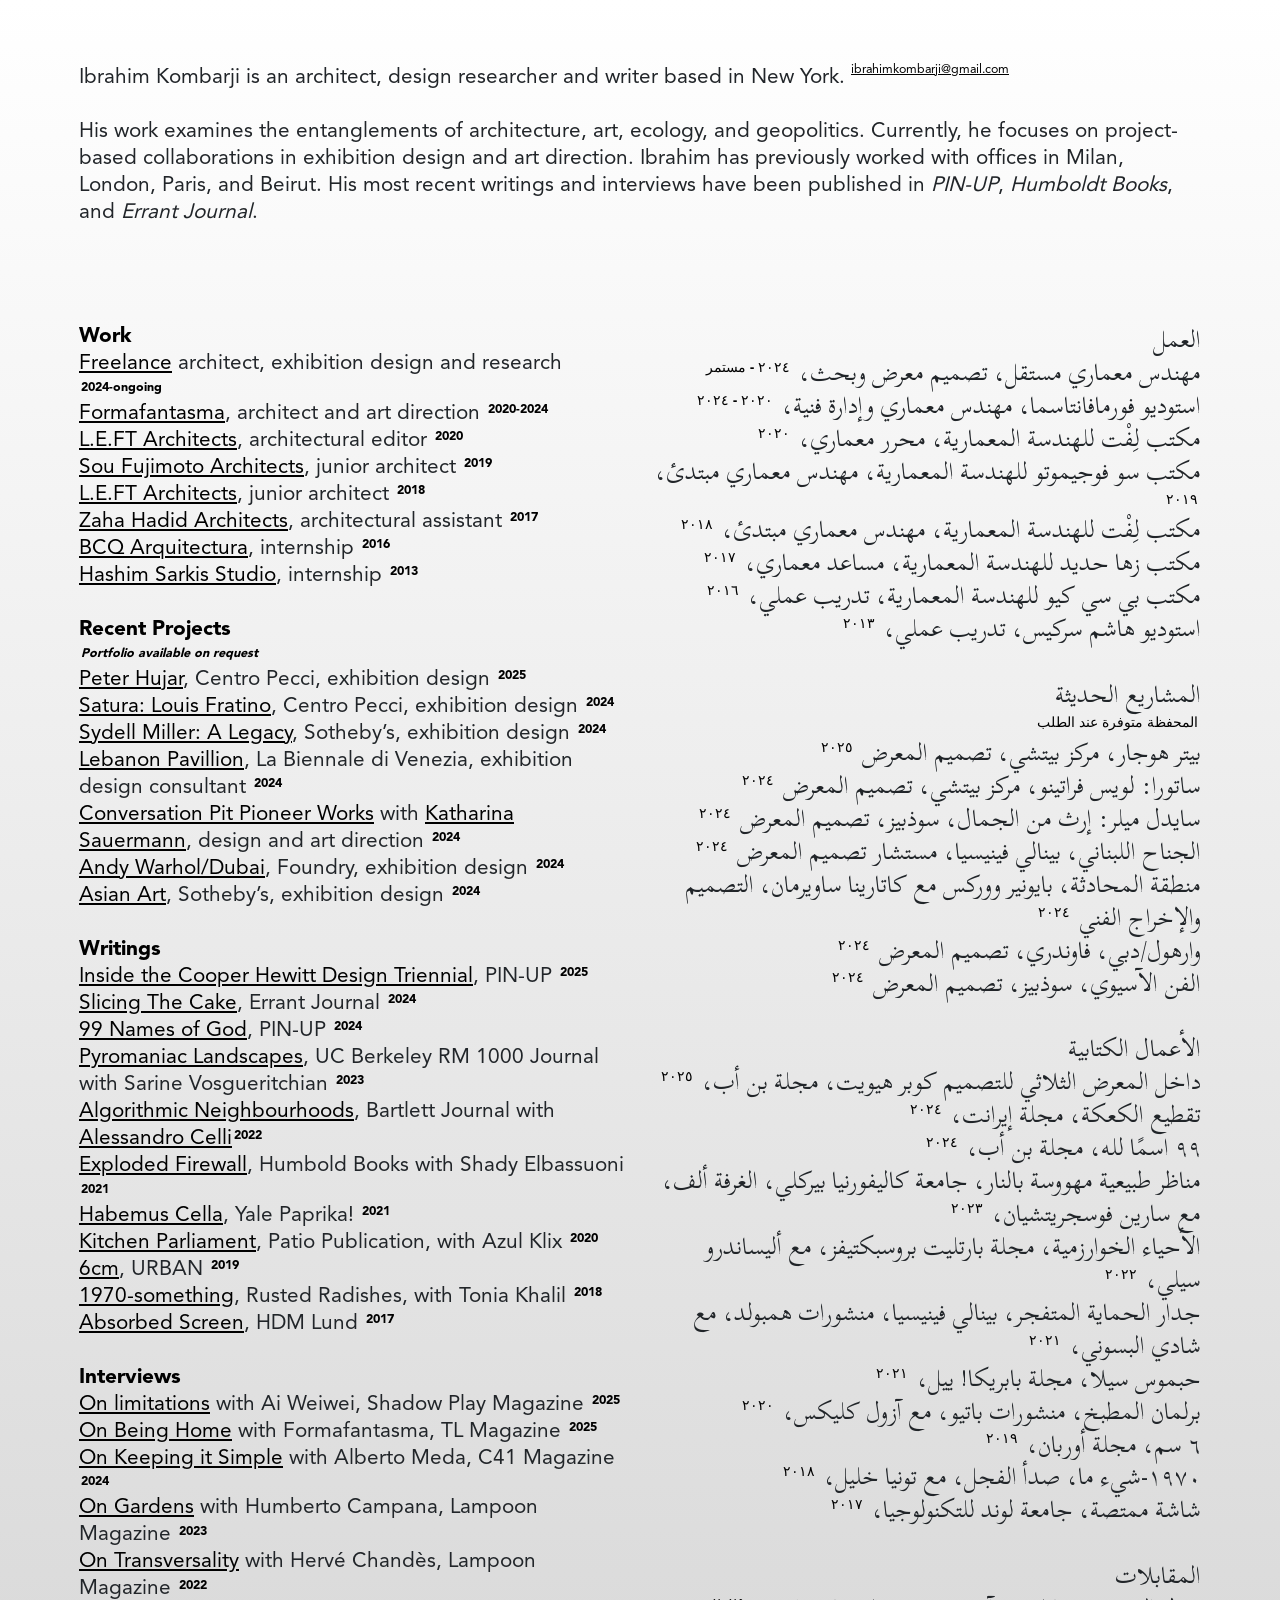
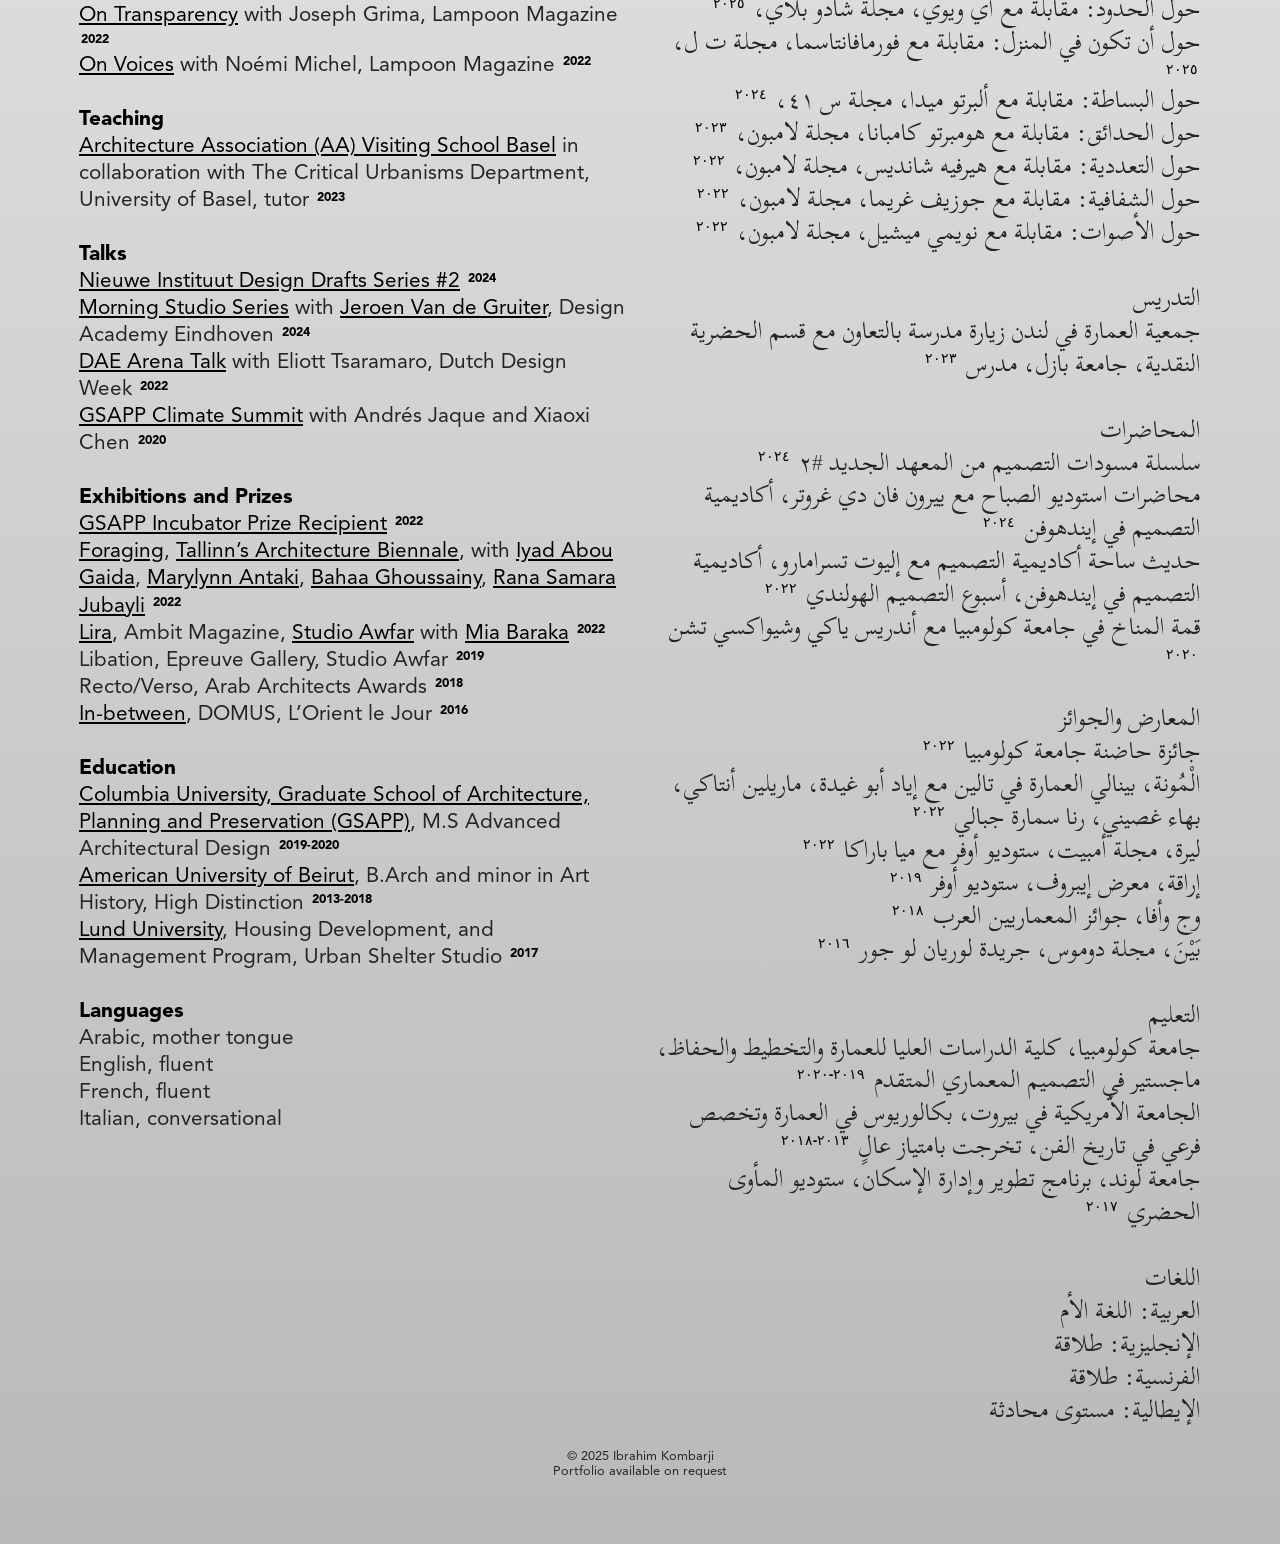
==== commit e06db382: "minor changes" ====
--- a/index.html
+++ b/index.html
@@ -54,7 +54,7 @@
             <a href="http://www.hashimsarkis.com/" target="_blank">Hashim Sarkis Studio</a>, internship <mark id="years">2013</mark><br>
             <br>
             <mark id="boldwords">Recent Projects</mark><br>
-            <mark id="years"> Portfolio available on request</mark><br>
+            <mark id="years"><i>Portfolio available on request</i></mark><br>
             <a href="https://centropecci.it/en/exhibitions/peter-hujar" target="_blank">Peter Hujar</a>, Centro Pecci, exhibition design <mark id="years">2025</mark><br>
             <a href="https://centropecci.it/en/exhibitions/louis-fratino" target="_blank">Satura: Louis Fratino</a>, Centro Pecci, exhibition design <mark id="years">2024</mark><br>
             <a href="https://www.sothebys.com/en/series/a-legacy-of-beauty-the-collection-of-sydell-miller" target="_blank">Sydell Miller: A Legacy</a>, Sotheby’s, exhibition design <mark id="years">2024</mark><br>
@@ -67,9 +67,9 @@
             <a href="https://www.pinupmagazine.org/articles/smithsonian-design-triennial-making-home-cooper-hewitt" target="_blank">Inside the Cooper Hewitt Design Triennial</a>, PIN-UP <mark id="years">2025</mark> <br>
             <a href="https://errantjournal.org/issues/" target="_blank">Slicing The Cake</a>, Errant Journal <mark id="years">2024</mark><br>
             <a href="https://www.pinupmagazine.org/articles/design-drafts-2-99-names-of-god-misbaha-ibrahim-kombarji" target="_blank">99 Names of God</a>, PIN-UP <mark id="years">2024</mark><br>
-            <a href="https://www.roomonethousand.com/shop/11-sediment" target="_blank">Pyromaniac Landscapes</a>, UC Berkeley Room One Thousand, with Sarine Vosgueritchian <mark id="years">2023</mark><br>
-            <a href="https://journal.b-pro.org/issue/issue2/#contents684" target="_blank">Algorithmic Neighbourhoods</a>, Prospectives Bartlett Journal, with <a href="https://www.alessandrocelli.com/" target="_blank">Alessandro Celli</a><mark id="years">2022</mark><br>
-            <a href="https://www.humboldtbooks.com/en/book/dixit-algorizmi-the-garden-of-knowledge" target="_blank">Exploded Firewall</a> La Biennale di Venezia, Humbold Books, with Shady Elbassuoni <mark id="years">2021</mark><br>
+            <a href="https://www.roomonethousand.com/shop/11-sediment" target="_blank">Pyromaniac Landscapes</a>, UC Berkeley RM 1000 Journal with Sarine Vosgueritchian <mark id="years">2023</mark><br>
+            <a href="https://journal.b-pro.org/issue/issue2/#contents684" target="_blank">Algorithmic Neighbourhoods</a>, Bartlett Journal with <a href="https://www.alessandrocelli.com/" target="_blank">Alessandro Celli</a><mark id="years">2022</mark><br>
+            <a href="https://www.humboldtbooks.com/en/book/dixit-algorizmi-the-garden-of-knowledge" target="_blank">Exploded Firewall</a>, Humbold Books with Shady Elbassuoni <mark id="years">2021</mark><br>
             <a href="https://yalepaprika.com/folds/the-moment-before/habemus-cella" target="_blank">Habemus Cella</a>, Yale Paprika! <mark id="years">2021</mark> <br>
             <a href="https://patiopublication.cargo.site/Kitchen-Parliament-by-Azul-Klix-Ibrahim-Kombarji" target="_blank">Kitchen Parliament</a>, Patio Publication, with Azul Klix <mark id="years">2020</mark><br>
             <a href="https://cdn.filepicker.io/api/file/MkMv3JSlQdCTuRH0087M?&fit=max" target="_blank">6cm</a>, URBAN <mark id="years">2019</mark><br>
@@ -77,27 +77,27 @@
             <a href="https://www.hdm.lth.se/fileadmin/hdm/Education/Undergrad/ABAN06_2017/A_Filipino_Absorbed_Screen_-_Ibrahim_Kombarji.pdf" target="_blank">Absorbed Screen</a>, HDM Lund <mark id="years">2017</mark> <br>
             <br>
             <mark id="boldwords">Interviews</mark><br>
-            <a href="https://www.shadowplaymagazine.com/" target="_blank">On limitations: Interview with Ai Weiwei</a>, Shadow Play Magazine <mark id="years">2025</mark><br>
-            <a href="https://www.tlmagazine.com/online-edition/tlmag40the-ideal-home/" target="_blank">On Being Home: Interview with Formafantasma</a>, TL Magazine <mark id="years">2025</mark><br>
-            <a href="https://www.c41magazine.com/keeping-it-simple-in-conversation-with-designer-alberto-meda/" target="_blank">On Keeping it Simple: Interview with Alberto Meda</a>, C41 Magazine <mark id="years">2024</mark><br>
-            <a href="https://lampoonmagazine.com/article/2023/11/29/humberto-campana-designer-botanic-garden-project-brazil-biodiversity/" target="_blank">On Gardens: Interview with Humberto Campana</a>, Lampoon Magazine <mark id="years">2023</mark><br>
-            <a href="https://lampoonmagazine.com/article/2022/10/23/mondo-reale-herve-chandes-fondation-cartier-formafantasma/" target="_blank">On transversality: Interview with Hervé Chandès</a>, Lampoon Magazine <mark id="years">2022</mark><br>
-            <a href="https://lampoonmagazine.com/article/2022/05/11/formafantasma-joseph-grima/" target="_blank">On Transparency: Interview with Joseph Grima</a>, Lampoon Magazine <mark id="years">2022</mark><br>
-            <a href="https://lampoonmagazine.com/article/2022/04/12/dr-noemi-michel/" target="_blank">On Voices: Interview with Dr. Noémi Michel</a>, Lampoon Magazine <mark id="years">2022</mark><br>
+            <a href="https://www.shadowplaymagazine.com/" target="_blank">On limitations</a> with Ai Weiwei, Shadow Play Magazine <mark id="years">2025</mark><br>
+            <a href="https://www.tlmagazine.com/online-edition/tlmag40the-ideal-home/" target="_blank">On Being Home</a> with Formafantasma, TL Magazine <mark id="years">2025</mark><br>
+            <a href="https://www.c41magazine.com/keeping-it-simple-in-conversation-with-designer-alberto-meda/" target="_blank">On Keeping it Simple</a> with Alberto Meda, C41 Magazine <mark id="years">2024</mark><br>
+            <a href="https://lampoonmagazine.com/article/2023/11/29/humberto-campana-designer-botanic-garden-project-brazil-biodiversity/" target="_blank">On Gardens</a> with Humberto Campana, Lampoon Magazine <mark id="years">2023</mark><br>
+            <a href="https://lampoonmagazine.com/article/2022/10/23/mondo-reale-herve-chandes-fondation-cartier-formafantasma/" target="_blank">On Transversality</a> with Hervé Chandès, Lampoon Magazine <mark id="years">2022</mark><br>
+            <a href="https://lampoonmagazine.com/article/2022/05/11/formafantasma-joseph-grima/" target="_blank">On Transparency</a> with Joseph Grima, Lampoon Magazine <mark id="years">2022</mark><br>
+            <a href="https://lampoonmagazine.com/article/2022/04/12/dr-noemi-michel/" target="_blank">On Voices</a> with Noémi Michel, Lampoon Magazine <mark id="years">2022</mark><br>
             <br>
             <mark id="boldwords">Teaching</mark><br>
             <a href="https://www.aaschool.ac.uk/academicprogrammes/visitingschool/aavs-basel" target="_blank">Architecture Association (AA) Visiting School Basel</a> in collaboration with The Critical Urbanisms Department, University of Basel, tutor <mark id="years">2023</mark><br>
             <br>
             <mark id="boldwords">Talks</mark><br>
             <a href="https://nieuweinstituut.nl/en/articles/design-drafts-2" target="_blank">Nieuwe Instituut Design Drafts Series #2</a> <mark id="years">2024</mark> <br>
-            <a href="https://www.designacademy.nl/page/5732/the-morning-studio" target="_blank">The Morning Studio Lectures</a> with <a href="https://www.jeroenvandegruiter.com/" target="_blank">Jeroen Van de Gruiter</a>, Design Academy Eindhoven <mark id="years">2024</mark> <br>
-            <a href="">DAE Arena Talk</a> with Eliott Tsaramaro, Design Academy Eindhoven, Dutch Design Week <mark id="years">2022</mark> <br>
+            <a href="https://www.designacademy.nl/page/5732/the-morning-studio" target="_blank">Morning Studio Series</a> with <a href="https://www.jeroenvandegruiter.com/" target="_blank">Jeroen Van de Gruiter</a>, Design Academy Eindhoven <mark id="years">2024</mark> <br>
+            <a href="">DAE Arena Talk</a> with Eliott Tsaramaro, Dutch Design Week <mark id="years">2022</mark> <br>
             <a href="https://www.youtube.com/watch?v=SXCoH0iUyOA" target="_blank">GSAPP Climate Summit</a> with Andrés Jaque and Xiaoxi Chen <mark id="years">2020</mark><br>
             <br>
             <mark id="boldwords">Exhibitions and Prizes</mark><br>
             <a href="https://www.arch.columbia.edu/research/gsapp-incubator/prize-recipients" target="_blank">GSAPP Incubator Prize Recipient</a> <mark id="years">2022</mark> <br>
             <a href="https://2022.tab.ee/participants/" target="_blank">Foraging</a>, <a href="https://2022.tab.ee/">Tallinn’s Architecture Biennale</a>, with <a href="https://www.ecorove.com/en" target="_blank">Iyad Abou Gaida</a>, <a href="https://www.marylynnantaki.com/" target="_blank">Marylynn Antaki</a>, <a href="https://www.bahaaghoussainy.com/" target="_blank">Bahaa Ghoussainy</a>, <a href="https://fusionsecond-beta.com/polypod/pdf/rana-cv.pdf" target="_blank">Rana Samara Jubayli</a> <mark id="years">2022</mark> <br>
-            <a href="https://ambitmagazine.co.uk/product/ambit-x-dongola-on-war-248-pre-order/" target="_blank">Lira</a>, Ambit magazine, <a href="https://www.instagram.com/studioawfar/">Studio Awfar</a> <mark id="years">2022</mark> <br>
+            <a href="https://ambitmagazine.co.uk/product/ambit-x-dongola-on-war-248-pre-order/" target="_blank">Lira</a>, Ambit Magazine, <a href="https://www.instagram.com/studioawfar/">Studio Awfar</a> with <a href="https://barakamia.cargo.site/">Mia Baraka</a> <mark id="years">2022</mark> <br>
             Libation, Epreuve Gallery, Studio Awfar <mark id="years">2019</mark> <br>
             Recto/Verso, Arab Architects Awards <mark id="years">2018</mark> <br>
             <a href="https://www.domusweb.it/en/design/2016/09/22/silence_in_beirut.html" target="_blank">In-between</a>, DOMUS, L’Orient le Jour <mark id="years">2016</mark> <br>
@@ -106,7 +106,7 @@
             <br>
             <a href="https://www.arch.columbia.edu/" target="_blank">Columbia University, Graduate School of Architecture, Planning and Preservation (GSAPP)</a>, 
             M.S Advanced Architectural Design <mark id="years">2019-2020</mark><br> 
-            <a href="https://www.aub.edu.lb/msfea/ard/Pages/default.aspx  " target="_blank">American University of Beirut</a>, B.Arch and minor in Art History graduated with High Distinction <mark id="years">2013-2018</mark><br>
+            <a href="https://www.aub.edu.lb/msfea/ard/Pages/default.aspx  " target="_blank">American University of Beirut</a>, B.Arch and minor in Art History, High Distinction <mark id="years">2013-2018</mark><br>
             <a href="https://www.hdm.lth.se/" target="_blank">Lund University</a>, Housing Development, and Management Program, Urban Shelter Studio <mark id="years">2017</mark><br>
             <br>
             <mark id="boldwords">Languages</mark><br>
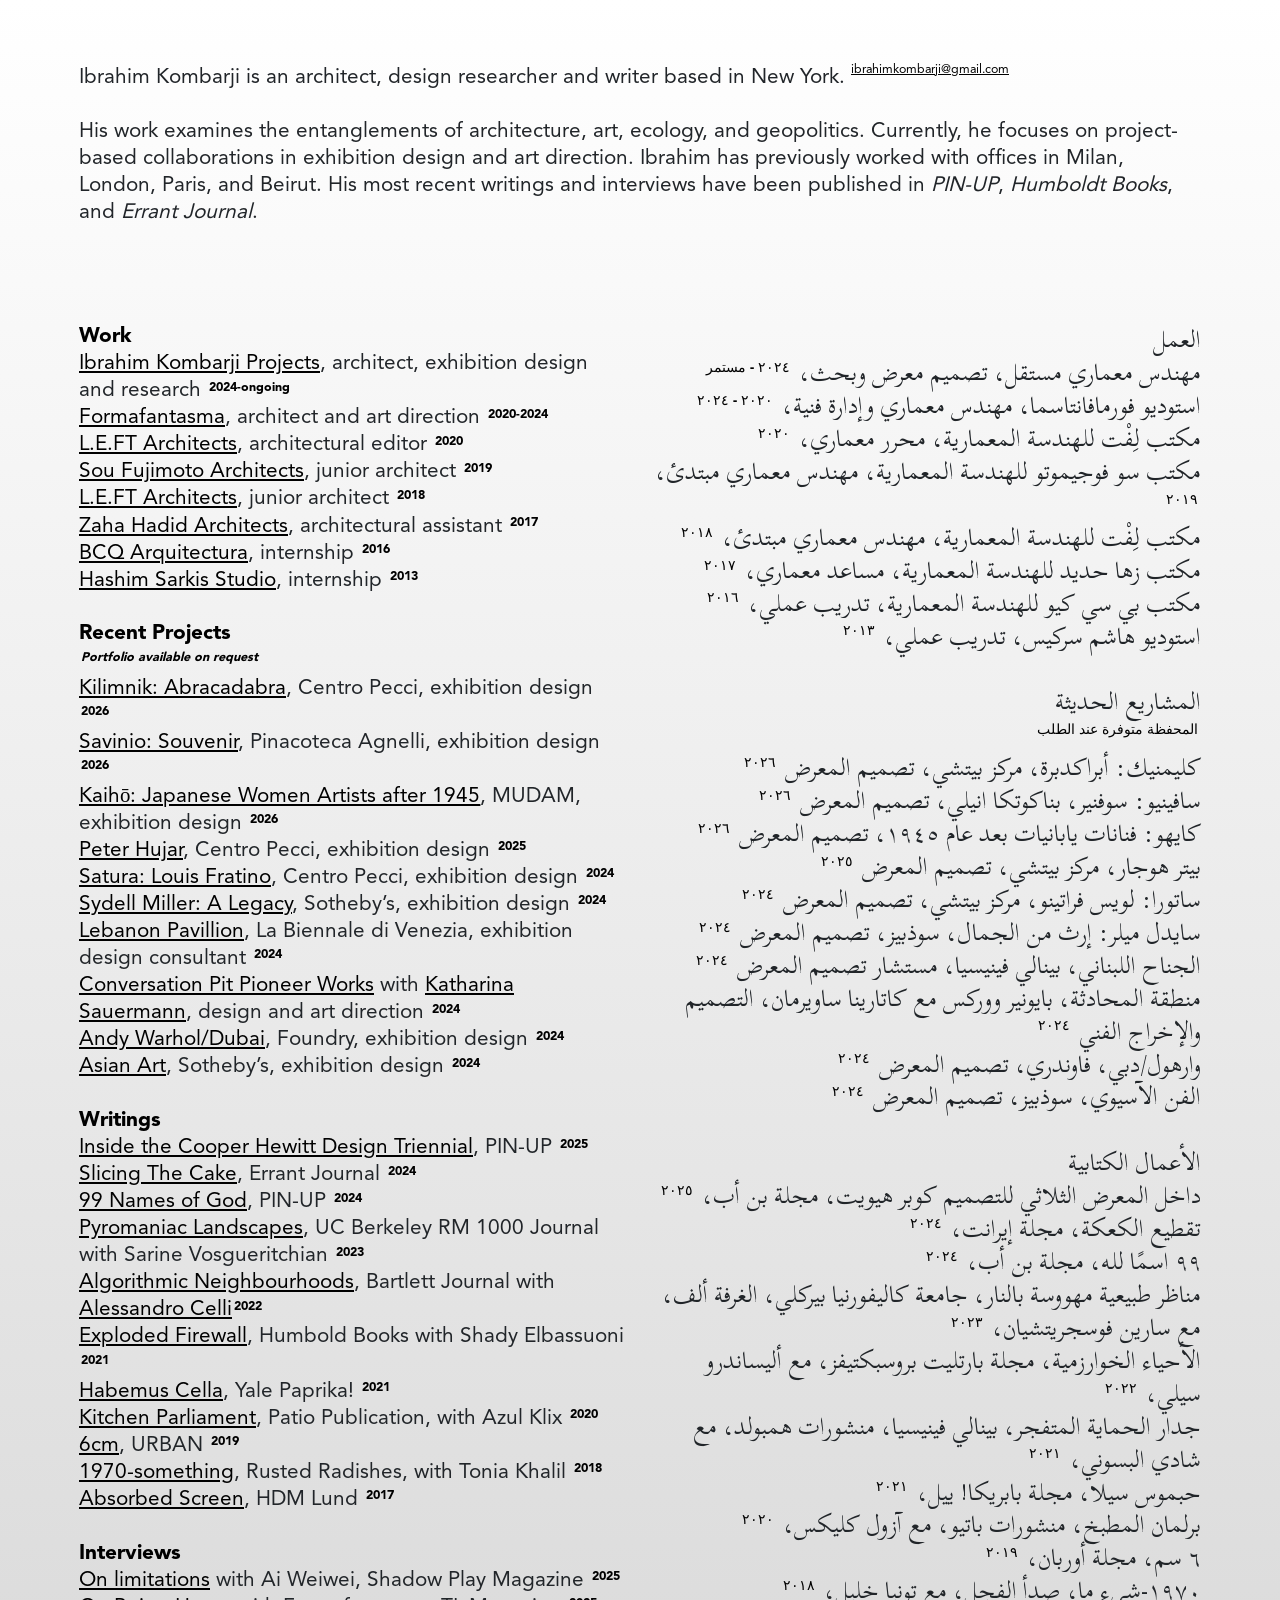
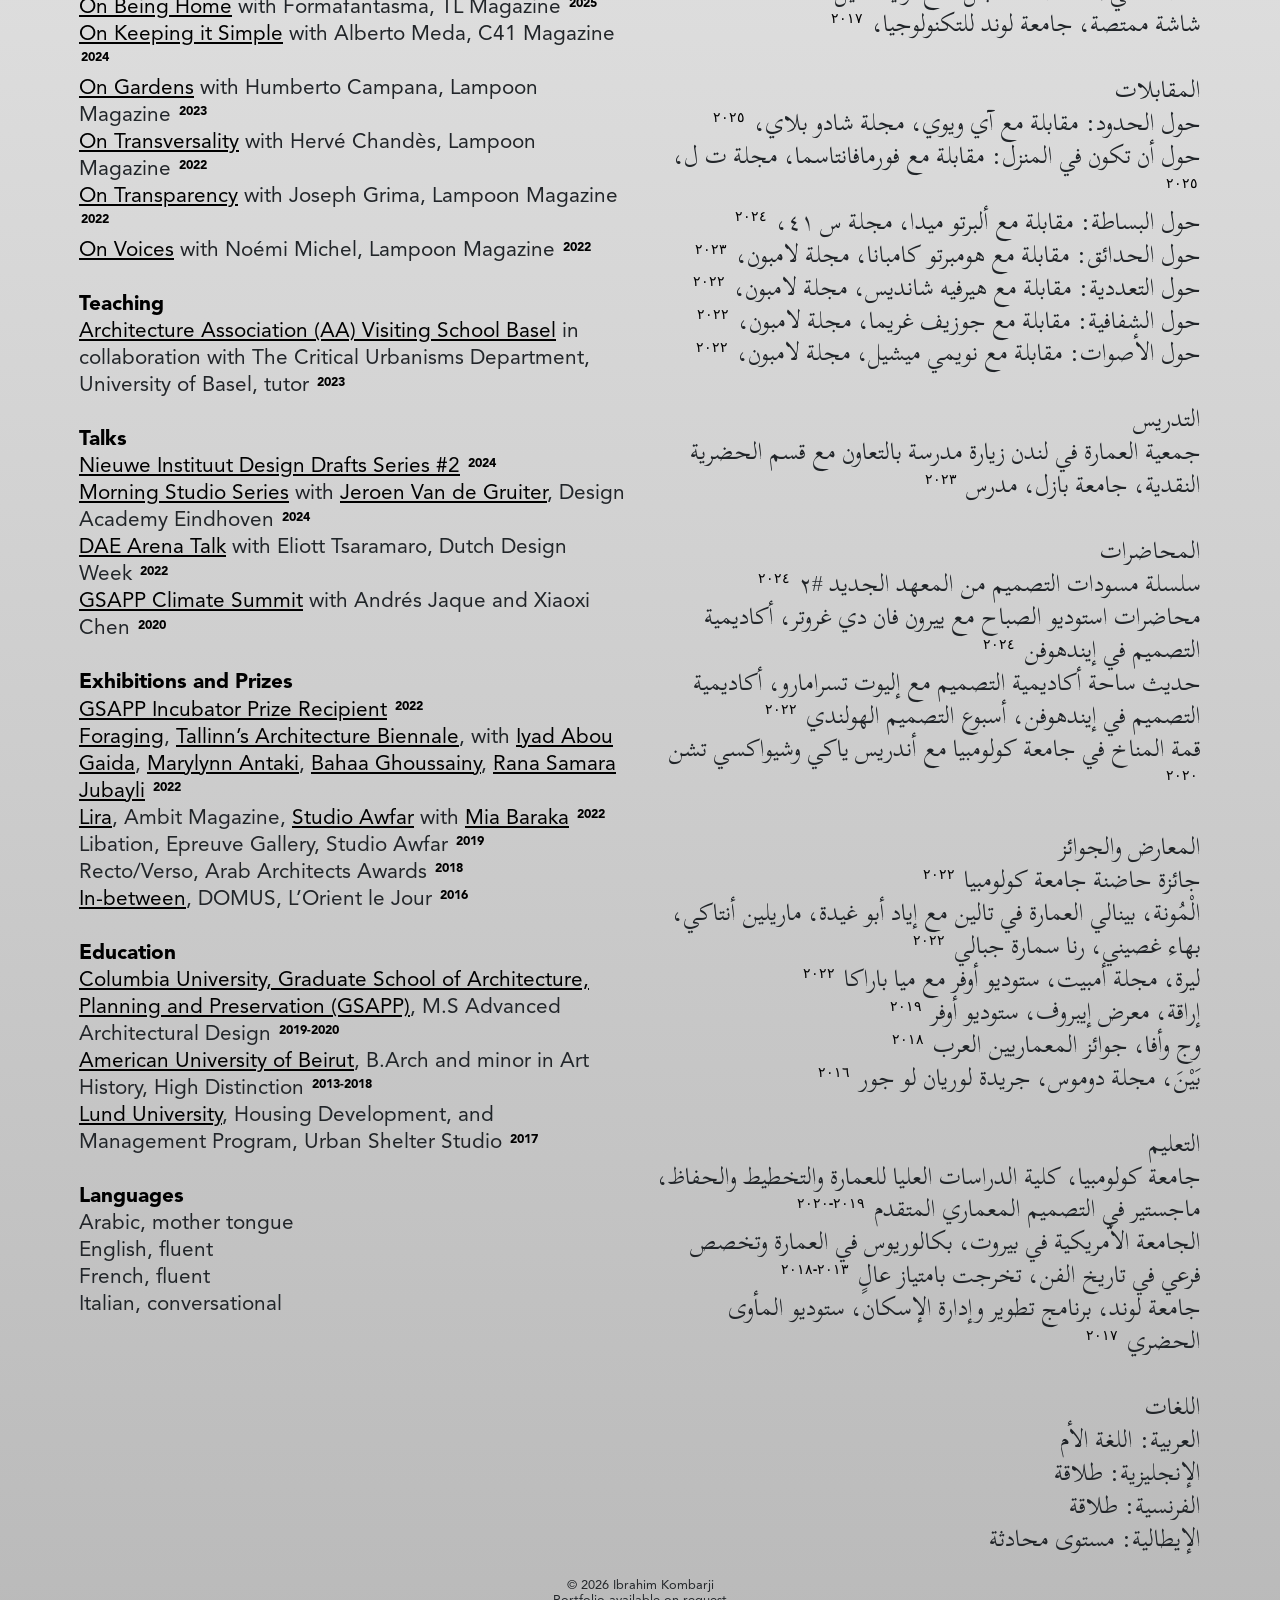
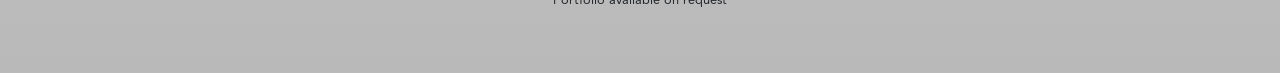
==== commit 248924aa: "Add files via upload" ====
--- a/index.html
+++ b/index.html
@@ -1,4 +1,4 @@
-</<!DOCTYPE html>
+<!DOCTYPE html>
 
 <html lang="en" dir="ltr">
   <head>
@@ -44,7 +44,7 @@
           <div class="col-sm">
         <p>
             <mark id="boldwords">Work</mark><br>
-            <a href="https://www.ibrahimkombarji.com/" target="_blank">Freelance</a> architect, exhibition design and research <mark id="years">2024-ongoing</mark><br>
+            <a href="gallery.html">Ibrahim Kombarji Projects</a>, architect, exhibition design and research <mark id="years">2024-ongoing</mark><br>
             <a href="https://formafantasma.com/" target="_blank">Formafantasma</a>, architect and art direction <mark id="years">2020-2024</mark><br>
             <a href="http://www.leftish.net/" target="_blank">L.E.FT Architects</a>, architectural editor <mark id="years">2020</mark><br>
             <a href="http://www.sou-fujimoto.net/" target="_blank">Sou Fujimoto Architects</a>, junior architect <mark id="years">2019</mark> <br>
@@ -55,6 +55,9 @@
             <br>
             <mark id="boldwords">Recent Projects</mark><br>
             <mark id="years"><i>Portfolio available on request</i></mark><br>
+            <a href="https://www.centropecci.it/en/whats-on/exhibitions/abracadabra-karen-kilimnik/" target="_blank">Kilimnik: Abracadabra</a>, Centro Pecci, exhibition design <mark id="years">2026</mark><br>
+            <a href="https://www.pinacoteca-agnelli.it/en/exhibitions/alberto-savinio/" target="_blank">Savinio: Souvenir</a>, Pinacoteca Agnelli, exhibition design <mark id="years">2026</mark><br>
+            <a href="https://www.mudam.com/whats-on/exhibitions/japanese-women-artists-after-1945" target="_blank">Kaihō: Japanese Women Artists after 1945</a>, MUDAM, exhibition design <mark id="years">2026</mark><br>
             <a href="https://centropecci.it/en/exhibitions/peter-hujar" target="_blank">Peter Hujar</a>, Centro Pecci, exhibition design <mark id="years">2025</mark><br>
             <a href="https://centropecci.it/en/exhibitions/louis-fratino" target="_blank">Satura: Louis Fratino</a>, Centro Pecci, exhibition design <mark id="years">2024</mark><br>
             <a href="https://www.sothebys.com/en/series/a-legacy-of-beauty-the-collection-of-sydell-miller" target="_blank">Sydell Miller: A Legacy</a>, Sotheby’s, exhibition design <mark id="years">2024</mark><br>
@@ -150,6 +153,12 @@
 المشاريع الحديثة
 <br>
 <mark id="years">المحفظة متوفرة عند الطلب</mark>
+<br>                كليمنيك: أبراكدبرة، مركز بيتشي، تصميم المعرض
+                    <mark id="years">٢٠٢٦</mark>
+<br>                سافينيو: سوفنير، بناكوتكا انيلي، تصميم المعرض
+                    <mark id="years">٢٠٢٦</mark>
+<br>                كايهو: فنانات يابانيات بعد عام ١٩٤٥، تصميم المعرض
+                    <mark id="years">٢٠٢٦</mark>
 <br>                بيتر هوجار، مركز بيتشي، تصميم المعرض
                     <mark id="years"> ٢٠٢٥ </mark>
 <br>                ساتورا: لويس فراتينو، مركز بيتشي، تصميم المعرض 
@@ -313,7 +322,7 @@
 <div style="text-align: center">
     <h2>
         <br>
-        &copy; 2025 Ibrahim Kombarji
+        &copy; 2026 Ibrahim Kombarji
         <br>
         Portfolio available on request
     </h2>
--- a/css/style.css
+++ b/css/style.css
@@ -186,4 +186,99 @@
     color: green;
     font-family: Avenir-bold;
     font-size: 0.9em;
-} */+} */
+
+/* ---------- Gallery page ---------- */
+
+.gallery-page {
+    margin: 2%;
+}
+
+.gallery-page .container-fluid {
+    padding: 0;
+}
+
+/* no back link, no captions */
+.gallery-page .back-link,
+.gallery figcaption {
+    display: none;
+}
+
+/* photos stacked edge to edge, aligned left, no gaps */
+.gallery {
+    margin: 0;
+}
+
+.gallery figure {
+    margin: 0;
+}
+
+/* Each photo gets a maximum height (--h). The photo shrinks to fit it
+   and keeps its shape. There are two size patterns that run side by side:
+   pattern A is used by photos 1, 3, 5, 7... (a cycle of 3 sizes)
+   pattern B is used by photos 2, 4, 6, 8... (a cycle of 4 sizes)
+   Because the two patterns have different lengths, the result looks random. */
+.gallery img {
+    display: block;
+    max-width: 100%;
+    width: auto;
+    height: auto;
+    max-height: var(--h, 80vh);
+}
+
+/* pattern A */
+.gallery figure:nth-child(6n+1) img { --h: 78vh; }
+.gallery figure:nth-child(6n+3) img { --h: 38vh; }
+.gallery figure:nth-child(6n+5) img { --h: 60vh; }
+
+/* pattern B */
+.gallery figure:nth-child(8n+2) img { --h: 30vh; }
+.gallery figure:nth-child(8n+4) img { --h: 70vh; }
+.gallery figure:nth-child(8n+6) img { --h: 48vh; }
+.gallery figure:nth-child(8n+8) img { --h: 85vh; }
+
+/* Portrait photos are playful too, but kept within a range: whatever size the
+   pattern above gives them, they are never less than 50vh tall (minimum)
+   and never more than 70vh tall (maximum). Change the two numbers to adjust. */
+.gallery figure.portrait img { max-height: clamp(50vh, var(--h, 80vh), 70vh); }
+
+/* Optional: force a photo to a size by adding small, medium or large
+   to its <figure> tag in gallery.html, e.g. <figure class="landscape small"> */
+.gallery figure.small img  { --h: 35vh; }
+.gallery figure.medium img { --h: 55vh; }
+.gallery figure.large img  { --h: 80vh; }
+
+/* Phones: a phone screen is narrow, so a height limit does nothing there and every
+   photo ends up full width. Instead, size the photos by WIDTH. Everything stays
+   aligned to the left. Landscape and portrait photos each run through two repeating
+   patterns of different lengths, so the sizes look random. Portrait photos have a
+   minimum width (55%) so they never get too small, and a maximum width (80%) so they never get too big. */
+@media screen and (max-width: 600px) {
+    .gallery img,
+    .gallery figure:nth-child(n) img {
+        max-height: none;
+        max-width: 100%;
+        height: auto;
+        margin-left: 0;
+    }
+
+    /* landscape: pattern A (cycle of 3) and pattern B (cycle of 4) */
+    .gallery figure.landscape:nth-child(3n+1) img { width: 62%; }
+    .gallery figure.landscape:nth-child(3n+2) img { width: 88%; }
+    .gallery figure.landscape:nth-child(3n+3) img { width: 45%; }
+    .gallery figure.landscape:nth-child(4n+2) img { width: 52%; }
+    .gallery figure.landscape:nth-child(4n+4) img { width: 78%; }
+
+    /* portrait: pattern A (cycle of 3) and pattern B (cycle of 4), 55% to 80% */
+    .gallery figure.portrait:nth-child(3n+1) img { width: 80%; }
+    .gallery figure.portrait:nth-child(3n+2) img { width: 62%; }
+    .gallery figure.portrait:nth-child(3n+3) img { width: 72%; }
+    .gallery figure.portrait:nth-child(4n+2) img { width: 55%; }
+    .gallery figure.portrait:nth-child(4n+4) img { width: 78%; }
+
+    /* forced sizes */
+    .gallery figure.small img  { width: 42%; }
+    .gallery figure.medium img { width: 64%; }
+    .gallery figure.large img  { width: 92%; }
+    .gallery figure.portrait.small img { width: 55%; }
+}
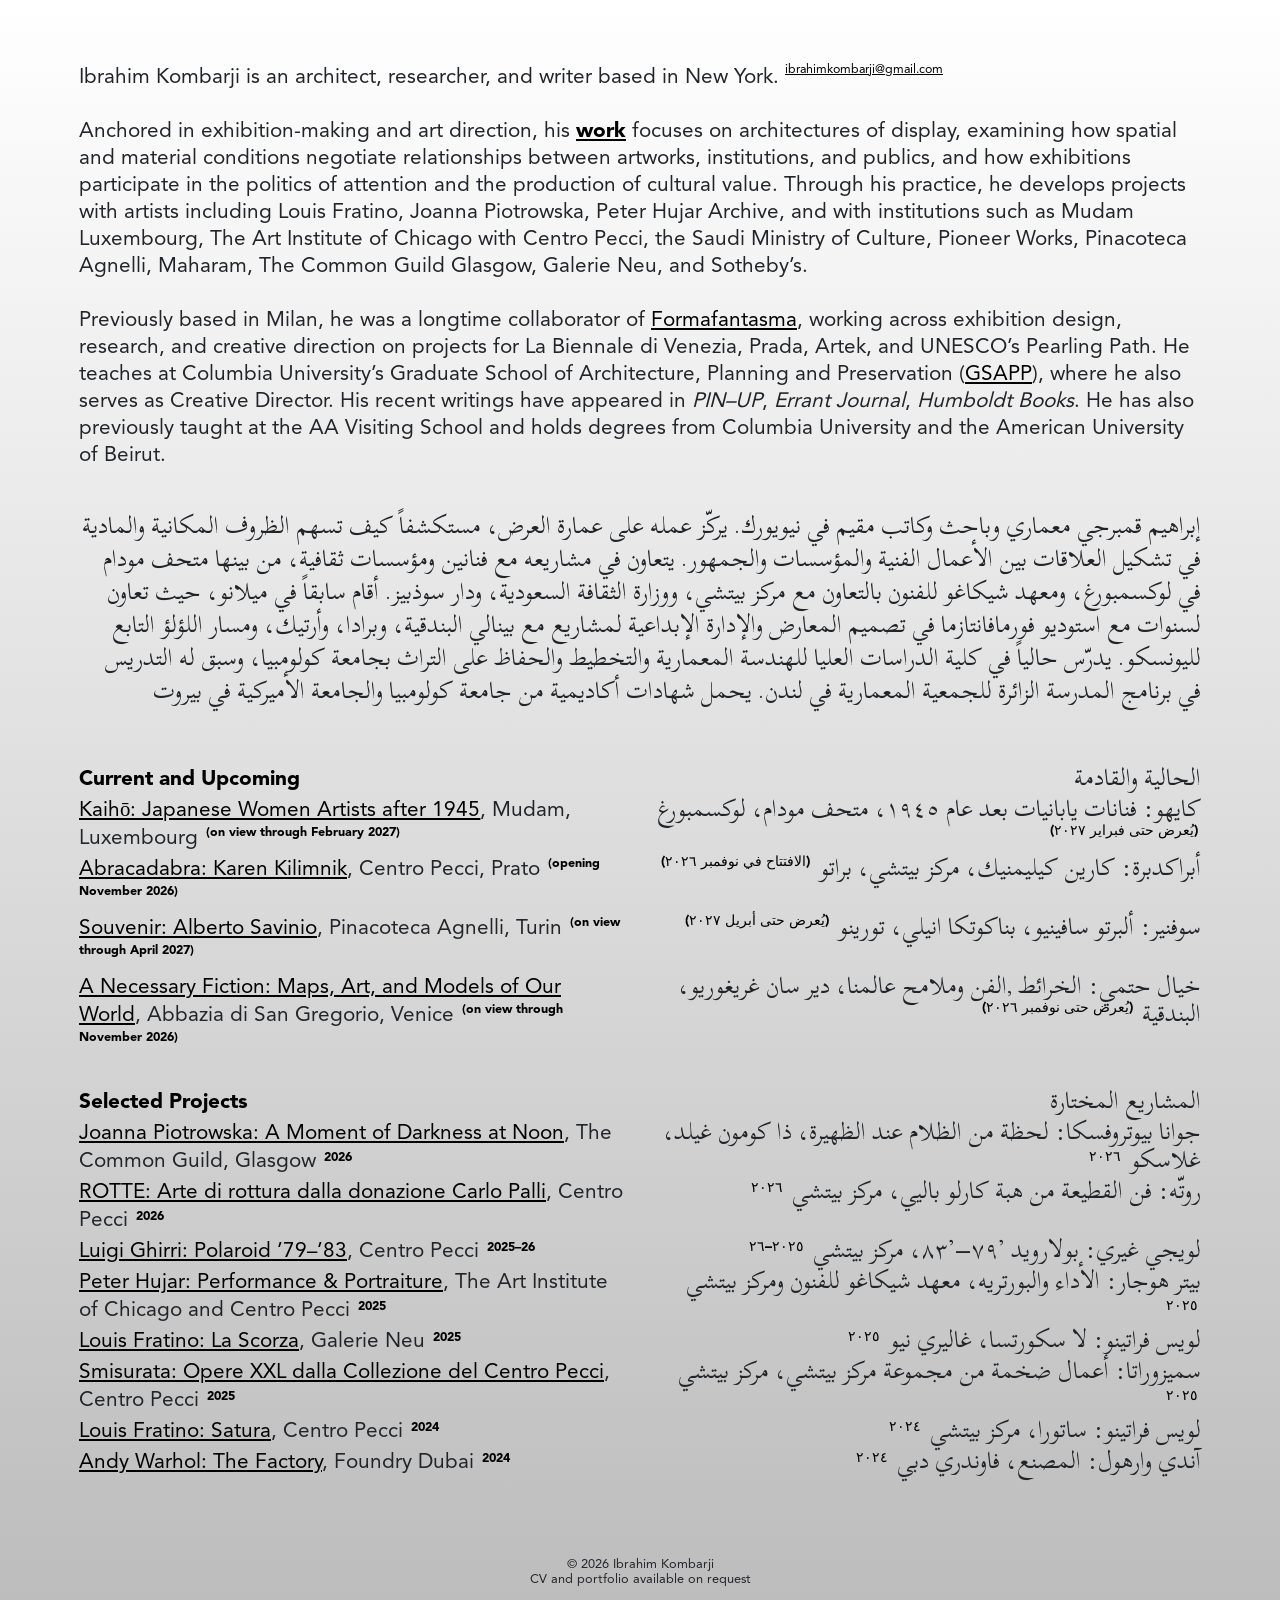
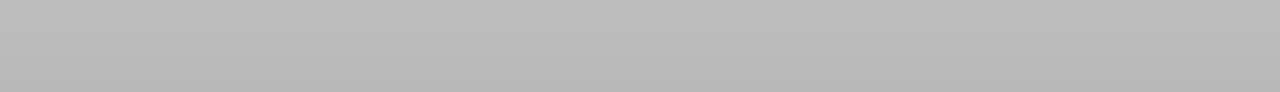
==== commit 3c1bc591: "Add files via upload" ====
--- a/index.html
+++ b/index.html
@@ -9,7 +9,7 @@
     <title>ibrahim kombarji</title>
     <link rel="icon" type="image/x-icon" href="./images/favicon.ico">
     <link rel="stylesheet" href="https://cdn.jsdelivr.net/npm/bootstrap@4.3.1/dist/css/bootstrap.min.css" integrity="sha384-ggOyR0iXCbMQv3Xipma34MD+dH/1fQ784/j6cY/iJTQUOhcWr7x9JvoRxT2MZw1T" crossorigin="anonymous">
-    <link rel="stylesheet" href="./css/style.css">
+    <link rel="stylesheet" href="./css/style.css?v=2026-10">
 </head>
 
 <body>
@@ -22,309 +22,92 @@
     
      <div class="container-fluid">
         <div class="row">
-            <div class="col-sm">
-                <p>
-                    Ibrahim Kombarji is an architect, design researcher and writer based in New York. <a href="mailto:ibrahimkombarji@gmail.com" id="link-mail">ibrahimkombarji@gmail.com</a>
-                        
-                        <br> <br>
-                        His work examines the entanglements of architecture, art, ecology, and geopolitics. Currently, he focuses on project-based collaborations in 
-                        exhibition design and art direction. Ibrahim has previously worked with offices in Milan, London, Paris, and Beirut. His most recent writings 
-                        and interviews have been published in <i>PIN-UP</i>, <i>Humboldt Books</i>, and <i>Errant Journal</i>.
-                    <br>
-                    <br>
+            <div class="col-12">
+                <p class="intro-en">
+                    Ibrahim Kombarji is an architect, researcher, and writer based in New York. <a href="mailto:ibrahimkombarji@gmail.com" id="link-mail">ibrahimkombarji@gmail.com</a>
 
-                    <!-- <mark id="years"><a href="">@nimportekii</a></mark>  -->
-                    <!-- <br> -->
-                    <br><br>
+                    <br> <br>
+                    Anchored in exhibition-making and art direction, his <a href="gallery.html" class="link-bold">work</a> focuses on architectures of display, examining how spatial and material conditions negotiate relationships between artworks, institutions, and publics, and how exhibitions participate in the politics of attention and the production of cultural value. Through his practice, he develops projects with artists including Louis Fratino, Joanna Piotrowska, Peter Hujar Archive, and with institutions such as Mudam Luxembourg, The Art Institute of Chicago with Centro Pecci, the Saudi Ministry of Culture, Pioneer Works, Pinacoteca Agnelli, Maharam, The Common Guild Glasgow, Galerie Neu, and Sotheby’s.
+
+                    <br> <br>
+                    Previously based in Milan, he was a longtime collaborator of <a href="https://formafantasma.com/" target="_blank">Formafantasma</a>, working across exhibition design, research, and creative direction on projects for La Biennale di Venezia, Prada, Artek, and UNESCO’s Pearling Path. He teaches at Columbia University’s Graduate School of Architecture, Planning and Preservation (<a href="https://www.arch.columbia.edu/faculty/2909-ibrahim-kombarji" target="_blank">GSAPP</a>), where he also serves as Creative Director. His recent writings have appeared in <i>PIN–UP</i>, <i>Errant Journal</i>, <i>Humboldt Books</i>. He has also previously taught at the AA Visiting School and holds degrees from Columbia University and the American University of Beirut.
                 </p>
+            </div>
+
+        </div>
+
+        <div class="row">
+            <div class="col-12" id="arabic-text">
+                <h1 dir="rtl" lang="ar" class="intro-ar">
+إبراهيم قمبرجي معماري وباحث وكاتب مقيم في نيويورك. يركّز عمله على عمارة العرض، مستكشفاً كيف تسهم الظروف المكانية والمادية في تشكيل العلاقات بين الأعمال الفنية والمؤسسات والجمهور. يتعاون في مشاريعه مع فنانين ومؤسسات ثقافية، من بينها متحف مودام في لوكسمبورغ، ومعهد شيكاغو للفنون بالتعاون مع مركز بيتشي، ووزارة الثقافة السعودية، ودار سوذبيز. أقام سابقاً في ميلانو، حيث تعاون لسنوات مع استوديو فورمافانتازما في تصميم المعارض والإدارة الإبداعية لمشاريع مع بينالي البندقية، وبرادا، وأرتيك، ومسار اللؤلؤ التابع لليونسكو. يدرّس حالياً في كلية الدراسات العليا للهندسة المعمارية والتخطيط والحفاظ على التراث بجامعة كولومبيا، وسبق له التدريس في برنامج المدرسة الزائرة للجمعية المعمارية في لندن. يحمل شهادات أكاديمية من جامعة كولومبيا والجامعة الأميركية في بيروت
+                </h1>
             </div>
         </div>
 
-        <div class="row">
-          <div class="col-sm">
-        <p>
-            <mark id="boldwords">Work</mark><br>
-            <a href="gallery.html">Ibrahim Kombarji Projects</a>, architect, exhibition design and research <mark id="years">2024-ongoing</mark><br>
-            <a href="https://formafantasma.com/" target="_blank">Formafantasma</a>, architect and art direction <mark id="years">2020-2024</mark><br>
-            <a href="http://www.leftish.net/" target="_blank">L.E.FT Architects</a>, architectural editor <mark id="years">2020</mark><br>
-            <a href="http://www.sou-fujimoto.net/" target="_blank">Sou Fujimoto Architects</a>, junior architect <mark id="years">2019</mark> <br>
-            <a href="https://triennale.org/en/events/shouf-reserve" target="_blank">L.E.FT Architects</a>, junior architect <mark id="years">2018</mark> <br>
-            <a href="https://www.zaha-hadid.com/" target="_blank">Zaha Hadid Architects</a>, architectural assistant <mark id="years">2017</mark><br>
-            <a href="https://bcq.es/" target="_blank">BCQ Arquitectura</a>, internship <mark id="years">2016</mark><br>                    
-            <a href="http://www.hashimsarkis.com/" target="_blank">Hashim Sarkis Studio</a>, internship <mark id="years">2013</mark><br>
-            <br>
-            <mark id="boldwords">Recent Projects</mark><br>
-            <mark id="years"><i>Portfolio available on request</i></mark><br>
-            <a href="https://www.centropecci.it/en/whats-on/exhibitions/abracadabra-karen-kilimnik/" target="_blank">Kilimnik: Abracadabra</a>, Centro Pecci, exhibition design <mark id="years">2026</mark><br>
-            <a href="https://www.pinacoteca-agnelli.it/en/exhibitions/alberto-savinio/" target="_blank">Savinio: Souvenir</a>, Pinacoteca Agnelli, exhibition design <mark id="years">2026</mark><br>
-            <a href="https://www.mudam.com/whats-on/exhibitions/japanese-women-artists-after-1945" target="_blank">Kaihō: Japanese Women Artists after 1945</a>, MUDAM, exhibition design <mark id="years">2026</mark><br>
-            <a href="https://centropecci.it/en/exhibitions/peter-hujar" target="_blank">Peter Hujar</a>, Centro Pecci, exhibition design <mark id="years">2025</mark><br>
-            <a href="https://centropecci.it/en/exhibitions/louis-fratino" target="_blank">Satura: Louis Fratino</a>, Centro Pecci, exhibition design <mark id="years">2024</mark><br>
-            <a href="https://www.sothebys.com/en/series/a-legacy-of-beauty-the-collection-of-sydell-miller" target="_blank">Sydell Miller: A Legacy</a>, Sotheby’s, exhibition design <mark id="years">2024</mark><br>
-            <a href="https://www.labiennale.org/en/art/2024/lebanon" target="_blank">Lebanon Pavillion</a>, La Biennale di Venezia, exhibition design consultant <mark id="years">2024</mark><br>
-            <a href="https://www.pinupmagazine.org/articles/pioneer-works-press-play-2024-pin-up-lounge" target="_blank">Conversation Pit Pioneer Works</a> with <a href="https://www.instagram.com/studio.z00/?hl=en" target="_blank">Katharina Sauermann</a>, design and art direction <mark id="years">2024</mark><br>
-            <a href="https://www.harpersbazaararabia.com/hbanews/andy-warhol-exhibition-coming-to-dubai" target="_blank">Andy Warhol/Dubai</a>, Foundry, exhibition design <mark id="years">2024</mark><br>
-            <a href="https://www.sothebys.com/en/series/asian-art" target="_blank">Asian Art</a>, Sotheby’s, exhibition design <mark id="years">2024</mark><br>
-            <br>
-            <mark id="boldwords">Writings</mark><br>
-            <a href="https://www.pinupmagazine.org/articles/smithsonian-design-triennial-making-home-cooper-hewitt" target="_blank">Inside the Cooper Hewitt Design Triennial</a>, PIN-UP <mark id="years">2025</mark> <br>
-            <a href="https://errantjournal.org/issues/" target="_blank">Slicing The Cake</a>, Errant Journal <mark id="years">2024</mark><br>
-            <a href="https://www.pinupmagazine.org/articles/design-drafts-2-99-names-of-god-misbaha-ibrahim-kombarji" target="_blank">99 Names of God</a>, PIN-UP <mark id="years">2024</mark><br>
-            <a href="https://www.roomonethousand.com/shop/11-sediment" target="_blank">Pyromaniac Landscapes</a>, UC Berkeley RM 1000 Journal with Sarine Vosgueritchian <mark id="years">2023</mark><br>
-            <a href="https://journal.b-pro.org/issue/issue2/#contents684" target="_blank">Algorithmic Neighbourhoods</a>, Bartlett Journal with <a href="https://www.alessandrocelli.com/" target="_blank">Alessandro Celli</a><mark id="years">2022</mark><br>
-            <a href="https://www.humboldtbooks.com/en/book/dixit-algorizmi-the-garden-of-knowledge" target="_blank">Exploded Firewall</a>, Humbold Books with Shady Elbassuoni <mark id="years">2021</mark><br>
-            <a href="https://yalepaprika.com/folds/the-moment-before/habemus-cella" target="_blank">Habemus Cella</a>, Yale Paprika! <mark id="years">2021</mark> <br>
-            <a href="https://patiopublication.cargo.site/Kitchen-Parliament-by-Azul-Klix-Ibrahim-Kombarji" target="_blank">Kitchen Parliament</a>, Patio Publication, with Azul Klix <mark id="years">2020</mark><br>
-            <a href="https://cdn.filepicker.io/api/file/MkMv3JSlQdCTuRH0087M?&fit=max" target="_blank">6cm</a>, URBAN <mark id="years">2019</mark><br>
-            <a href="http://www.rustedradishes.com/1970-something/" target="_blank">1970-something</a>, Rusted Radishes, with Tonia Khalil <mark id="years">2018</mark><br>
-            <a href="https://www.hdm.lth.se/fileadmin/hdm/Education/Undergrad/ABAN06_2017/A_Filipino_Absorbed_Screen_-_Ibrahim_Kombarji.pdf" target="_blank">Absorbed Screen</a>, HDM Lund <mark id="years">2017</mark> <br>
-            <br>
-            <mark id="boldwords">Interviews</mark><br>
-            <a href="https://www.shadowplaymagazine.com/" target="_blank">On limitations</a> with Ai Weiwei, Shadow Play Magazine <mark id="years">2025</mark><br>
-            <a href="https://www.tlmagazine.com/online-edition/tlmag40the-ideal-home/" target="_blank">On Being Home</a> with Formafantasma, TL Magazine <mark id="years">2025</mark><br>
-            <a href="https://www.c41magazine.com/keeping-it-simple-in-conversation-with-designer-alberto-meda/" target="_blank">On Keeping it Simple</a> with Alberto Meda, C41 Magazine <mark id="years">2024</mark><br>
-            <a href="https://lampoonmagazine.com/article/2023/11/29/humberto-campana-designer-botanic-garden-project-brazil-biodiversity/" target="_blank">On Gardens</a> with Humberto Campana, Lampoon Magazine <mark id="years">2023</mark><br>
-            <a href="https://lampoonmagazine.com/article/2022/10/23/mondo-reale-herve-chandes-fondation-cartier-formafantasma/" target="_blank">On Transversality</a> with Hervé Chandès, Lampoon Magazine <mark id="years">2022</mark><br>
-            <a href="https://lampoonmagazine.com/article/2022/05/11/formafantasma-joseph-grima/" target="_blank">On Transparency</a> with Joseph Grima, Lampoon Magazine <mark id="years">2022</mark><br>
-            <a href="https://lampoonmagazine.com/article/2022/04/12/dr-noemi-michel/" target="_blank">On Voices</a> with Noémi Michel, Lampoon Magazine <mark id="years">2022</mark><br>
-            <br>
-            <mark id="boldwords">Teaching</mark><br>
-            <a href="https://www.aaschool.ac.uk/academicprogrammes/visitingschool/aavs-basel" target="_blank">Architecture Association (AA) Visiting School Basel</a> in collaboration with The Critical Urbanisms Department, University of Basel, tutor <mark id="years">2023</mark><br>
-            <br>
-            <mark id="boldwords">Talks</mark><br>
-            <a href="https://nieuweinstituut.nl/en/articles/design-drafts-2" target="_blank">Nieuwe Instituut Design Drafts Series #2</a> <mark id="years">2024</mark> <br>
-            <a href="https://www.designacademy.nl/page/5732/the-morning-studio" target="_blank">Morning Studio Series</a> with <a href="https://www.jeroenvandegruiter.com/" target="_blank">Jeroen Van de Gruiter</a>, Design Academy Eindhoven <mark id="years">2024</mark> <br>
-            <a href="">DAE Arena Talk</a> with Eliott Tsaramaro, Dutch Design Week <mark id="years">2022</mark> <br>
-            <a href="https://www.youtube.com/watch?v=SXCoH0iUyOA" target="_blank">GSAPP Climate Summit</a> with Andrés Jaque and Xiaoxi Chen <mark id="years">2020</mark><br>
-            <br>
-            <mark id="boldwords">Exhibitions and Prizes</mark><br>
-            <a href="https://www.arch.columbia.edu/research/gsapp-incubator/prize-recipients" target="_blank">GSAPP Incubator Prize Recipient</a> <mark id="years">2022</mark> <br>
-            <a href="https://2022.tab.ee/participants/" target="_blank">Foraging</a>, <a href="https://2022.tab.ee/">Tallinn’s Architecture Biennale</a>, with <a href="https://www.ecorove.com/en" target="_blank">Iyad Abou Gaida</a>, <a href="https://www.marylynnantaki.com/" target="_blank">Marylynn Antaki</a>, <a href="https://www.bahaaghoussainy.com/" target="_blank">Bahaa Ghoussainy</a>, <a href="https://fusionsecond-beta.com/polypod/pdf/rana-cv.pdf" target="_blank">Rana Samara Jubayli</a> <mark id="years">2022</mark> <br>
-            <a href="https://ambitmagazine.co.uk/product/ambit-x-dongola-on-war-248-pre-order/" target="_blank">Lira</a>, Ambit Magazine, <a href="https://www.instagram.com/studioawfar/">Studio Awfar</a> with <a href="https://barakamia.cargo.site/">Mia Baraka</a> <mark id="years">2022</mark> <br>
-            Libation, Epreuve Gallery, Studio Awfar <mark id="years">2019</mark> <br>
-            Recto/Verso, Arab Architects Awards <mark id="years">2018</mark> <br>
-            <a href="https://www.domusweb.it/en/design/2016/09/22/silence_in_beirut.html" target="_blank">In-between</a>, DOMUS, L’Orient le Jour <mark id="years">2016</mark> <br>
-            <br>
-            <mark id="boldwords">Education</mark> 
-            <br>
-            <a href="https://www.arch.columbia.edu/" target="_blank">Columbia University, Graduate School of Architecture, Planning and Preservation (GSAPP)</a>, 
-            M.S Advanced Architectural Design <mark id="years">2019-2020</mark><br> 
-            <a href="https://www.aub.edu.lb/msfea/ard/Pages/default.aspx  " target="_blank">American University of Beirut</a>, B.Arch and minor in Art History, High Distinction <mark id="years">2013-2018</mark><br>
-            <a href="https://www.hdm.lth.se/" target="_blank">Lund University</a>, Housing Development, and Management Program, Urban Shelter Studio <mark id="years">2017</mark><br>
-            <br>
-            <mark id="boldwords">Languages</mark><br>
-            Arabic, mother tongue<br> 
-            English, fluent<br>
-            French, fluent<br>
-            Italian, conversational 
-        </p>
+        <!-- Current / selected projects: one row per entry so English and Arabic line up -->
+        <div class="row entry entry-head">
+            <div class="col-sm"><p><mark id="boldwords">Current and Upcoming</mark></p></div>
+            <div class="col-sm arabic-col" id="arabic-text"><h1 dir="rtl" lang="ar">الحالية والقادمة</h1></div>
         </div>
-        
-        <div class="col-sm" id="arabic-text">
-            <h1 dir="rtl" lang="ar">
-                العمل
-<br>
-مهندس معماري مستقل، تصميم معرض وبحث،
-                <mark id="years">  ٢٠٢٤ - مستمر </mark>
-<br>            استوديو فورمافانتاسما، مهندس معماري وإدارة فنية،
-                <mark id="years"> 
-                    ٢٠٢٠ - ٢٠٢٤
-                </mark>
-<br>            مكتب لِفْت للهندسة المعمارية، محرر معماري،
-                <mark id="years"> ٢٠٢٠</mark>
-<br>
-مكتب سو فوجيموتو للهندسة المعمارية، مهندس معماري مبتدئ،
-                <mark id="years">٢٠١٩</mark>
-<br>
-مكتب لِفْت للهندسة المعمارية، مهندس معماري مبتدئ،
-                <mark id="years">٢٠١٨</mark>
-<br>
-مكتب زها حديد للهندسة المعمارية، مساعد معماري،
-                <mark id="years">٢٠١٧</mark>
-<br>
-مكتب بي سي كيو للهندسة المعمارية، تدريب عملي،
-                <mark id="years">٢٠١٦</mark>
-<br>
-استوديو هاشم سركيس، تدريب عملي،
-                <mark id="years">٢٠١٣</mark>
-
-
-<br><br>
-المشاريع الحديثة
-<br>
-<mark id="years">المحفظة متوفرة عند الطلب</mark>
-<br>                كليمنيك: أبراكدبرة، مركز بيتشي، تصميم المعرض
-                    <mark id="years">٢٠٢٦</mark>
-<br>                سافينيو: سوفنير، بناكوتكا انيلي، تصميم المعرض
-                    <mark id="years">٢٠٢٦</mark>
-<br>                كايهو: فنانات يابانيات بعد عام ١٩٤٥، تصميم المعرض
-                    <mark id="years">٢٠٢٦</mark>
-<br>                بيتر هوجار، مركز بيتشي، تصميم المعرض
-                    <mark id="years"> ٢٠٢٥ </mark>
-<br>                ساتورا: لويس فراتينو، مركز بيتشي، تصميم المعرض 
-                    <mark id="years">٢٠٢٤</mark>
-<br>                سايدل ميلر: إرث من الجمال، سوذبيز، تصميم المعرض
-                    <mark id="years">٢٠٢٤</mark>
-<br>                الجناح اللبناني، بينالي فينيسيا، مستشار تصميم المعرض
-                    <mark id="years">٢٠٢٤</mark>
-<br>                منطقة المحادثة، بايونير ووركس مع كاتارينا ساويرمان، التصميم والإخراج الفني
-                    <mark id="years">٢٠٢٤</mark>
-<br>                وارهول/دبي، فاوندري، تصميم المعرض
-                    <mark id="years">٢٠٢٤</mark>
-<br>                الفن الآسيوي، سوذبيز، تصميم المعرض
-                    <mark id="years">٢٠٢٤</mark>
-
-<br><br>
-
-الأعمال الكتابية
-<br>
-داخل المعرض الثلاثي للتصميم كوبر هيويت، مجلة بن أب،
-<mark id="years">٢٠٢٥</mark>
-<br>
-تقطيع الكعكة، مجلة إيرانت،
-<mark id="years">٢٠٢٤</mark>
-<br>
-٩٩ اسمًا لله، مجلة بن أب،
-<mark id="years">٢٠٢٤</mark>
-<br>
-مناظر طبيعية مهووسة بالنار، جامعة كاليفورنيا بيركلي، الغرفة ألف، مع سارين فوسجريتشيان،
-<mark id="years">٢٠٢٣</mark>
-<br>
-الأحياء الخوارزمية، مجلة بارتليت بروسبكتيفز، مع أليساندرو سيلي،
-<mark id="years">٢٠٢٢</mark>
-<br>
-جدار الحماية المتفجر، بينالي فينيسيا، منشورات همبولد، مع شادي البسوني،
-<mark id="years">٢٠٢١</mark>
-<br>
-حبموس سيلا، مجلة بابريكا! ييل،
-<mark id="years">٢٠٢١</mark>
-<br>
-برلمان المطبخ، منشورات باتيو، مع آزول كليكس،
-<mark id="years">٢٠٢٠</mark>
-<br>
-٦ سم، مجلة أوربان،
-<mark id="years">٢٠١٩</mark>
-<br>
-١٩٧٠-شيء ما، صدأ الفجل، مع تونيا خليل،
-<mark id="years">٢٠١٨</mark>
-<br>
-شاشة ممتصة، جامعة لوند للتكنولوجيا،
-<mark id="years">٢٠١٧</mark>
-
-
-<br><br>
-المقابلات
-<br>
-حول الحدود: مقابلة مع آي ويوي، مجلة شادو بلاي،
-<mark id="years">٢٠٢٥</mark>
-<br>
-حول أن تكون في المنزل: مقابلة مع فورمافانتاسما، مجلة ت ل،
-<mark id="years">٢٠٢٥</mark>
-<br>
-حول البساطة: مقابلة مع ألبرتو ميدا، مجلة س ٤١،
-<mark id="years">٢٠٢٤</mark>
-<br>
-حول الحدائق: مقابلة مع هومبرتو كامبانا، مجلة لامبون،
-<mark id="years">٢٠٢٣</mark>
-<br>
-حول التعددية: مقابلة مع هيرفيه شانديس، مجلة لامبون،
-<mark id="years">٢٠٢٢</mark>
-<br>
-حول الشفافية: مقابلة مع جوزيف غريما، مجلة لامبون،
-<mark id="years">٢٠٢٢</mark>
-<br>
-حول الأصوات: مقابلة مع نويمي ميشيل، مجلة لامبون،
-<mark id="years">٢٠٢٢</mark>
-
-
-
-<br><br>
- 
-التدريس
-<br>
-جمعية العمارة في لندن زيارة مدرسة بالتعاون مع قسم الحضرية النقدية، جامعة بازل، مدرس
-<mark id="years">٢٠٢٣</mark>
-
-
-
-<br><br>
-
-المحاضرات
-<br>
-سلسلة مسودات التصميم من المعهد الجديد #٢
-<mark id="years">٢٠٢٤</mark>
-<br>
-محاضرات استوديو الصباح مع ييرون فان دي غروتر، أكاديمية التصميم في إيندهوفن
-<mark id="years">٢٠٢٤</mark>
-<br>
-حديث ساحة أكاديمية التصميم مع إليوت تسرامارو، أكاديمية التصميم في إيندهوفن، أسبوع التصميم الهولندي
-<mark id="years">٢٠٢٢</mark>
-<br>
-قمة المناخ في جامعة كولومبيا مع أندريس ياكي وشيواكسي تشن
-<mark id="years">٢٠٢٠</mark>
-
-
-<br><br>
-
-المعارض والجوائز
-<br>
-جائزة حاضنة جامعة كولومبيا
-<mark id="years">٢٠٢٢</mark>
-<br>
-الْمُونة، بينالي العمارة في تالين مع إياد أبو غيدة، ماريلين أنتاكي، بهاء غصيني، رنا سمارة جبالي
-<mark id="years">٢٠٢٢</mark>
-<br>
-ليرة، مجلة أمبيت، ستوديو أوفر مع ميا باراكا
-<mark id="years">٢٠٢٢</mark>
-<br>
-إراقة، معرض إيبروف، ستوديو أوفر
-<mark id="years">٢٠١٩</mark>
-<br>
-وج وأفا، جوائز المعماريين العرب
-<mark id="years">٢٠١٨</mark>
-<br>
-بَيْنَ، مجلة دوموس، جريدة لوريان لو جور
-<mark id="years">٢٠١٦</mark>
-
-
-
-<br><br>
-
-التعليم
-<br>
-جامعة كولومبيا، كلية الدراسات العليا للعمارة والتخطيط والحفاظ، ماجستير في التصميم المعماري المتقدم
-<mark id="years">٢٠١٩-٢٠٢٠</mark>
-<br>
-الجامعة الأمريكية في بيروت، بكالوريوس في العمارة وتخصص فرعي في تاريخ الفن، تخرجت بامتياز عالٍ
-<mark id="years">٢٠١٣-٢٠١٨</mark>
-<br>
-جامعة لوند، برنامج تطوير وإدارة الإسكان، ستوديو المأوى الحضري
-<mark id="years">٢٠١٧</mark>
-
-<br><br>
-اللغات
-<br>
-العربية: اللغة الأم
-<br>
-الإنجليزية: طلاقة
-<br>
-الفرنسية: طلاقة
-<br>
-الإيطالية: مستوى محادثة
-<br>
-
-            </h1>
+        <div class="row entry">
+            <div class="col-sm"><p><a href="https://www.mudam.com/whats-on/exhibitions/japanese-women-artists-after-1945" target="_blank">Kaihō: Japanese Women Artists after 1945</a>, Mudam, Luxembourg <br class="brk"><mark id="years" style="display:inline">(on view through February 2027)</mark></p></div>
+            <div class="col-sm arabic-col" id="arabic-text"><h1 dir="rtl" lang="ar">كايهو: فنانات يابانيات بعد عام ١٩٤٥، متحف مودام، لوكسمبورغ <br class="brk"><mark id="years" style="display:inline">(يُعرض حتى فبراير ٢٠٢٧)</mark></h1></div>
         </div>
-        
-    </div>
+        <div class="row entry">
+            <div class="col-sm"><p><a href="https://www.centropecci.it/en/whats-on/exhibitions/abracadabra-karen-kilimnik/" target="_blank">Abracadabra: Karen Kilimnik</a>, Centro Pecci, Prato <mark id="years" style="display:inline">(opening November 2026)</mark></p></div>
+            <div class="col-sm arabic-col" id="arabic-text"><h1 dir="rtl" lang="ar">أبراكدبرة: كارين كيليمنيك، مركز بيتشي، براتو <mark id="years" style="display:inline">(الافتتاح في نوفمبر ٢٠٢٦)</mark></h1></div>
+        </div>
+        <div class="row entry entry-oneline">
+            <div class="col-sm"><p><a href="https://www.pinacoteca-agnelli.it/en/exhibitions/alberto-savinio/" target="_blank">Souvenir: Alberto Savinio</a>, Pinacoteca Agnelli, Turin <mark id="years" style="display:inline">(on view through April 2027)</mark></p></div>
+            <div class="col-sm arabic-col" id="arabic-text"><h1 dir="rtl" lang="ar">سوفنير: ألبرتو سافينيو، بناكوتكا انيلي، تورينو <mark id="years" style="display:inline">(يُعرض حتى أبريل ٢٠٢٧)</mark></h1></div>
+        </div>
+        <div class="row entry">
+            <div class="col-sm"><p><a href="https://myartguides.com/exhibitions/venice/a-necessary-fiction-maps-art-and-models-of-our-world/" target="_blank">A Necessary Fiction: Maps, Art, and Models of Our World</a>,<br class="brk"> Abbazia di San Gregorio, Venice <mark id="years" style="display:inline">(on view through November 2026)</mark></p></div>
+            <div class="col-sm arabic-col" id="arabic-text"><h1 dir="rtl" lang="ar"> خيال حتمي: الخرائط ,الفن وملامح عالمنا،<br class="brk"> دير سان غريغوريو، البندقية <mark id="years" style="display:inline">(يُعرض حتى نوفمبر ٢٠٢٦)</mark></h1></div>
+        </div>
+        <div class="row entry entry-head entry-gap">
+            <div class="col-sm"><p><mark id="boldwords">Selected Projects</mark></p></div>
+            <div class="col-sm arabic-col" id="arabic-text"><h1 dir="rtl" lang="ar">المشاريع المختارة</h1></div>
+        </div>
+        <div class="row entry">
+            <div class="col-sm"><p><a href="https://thecommonguild.org.uk/programme/joanna-piotrowska-a-moment-of-darkness-at-noon" target="_blank">Joanna Piotrowska: A Moment of Darkness at Noon</a>,<br class="brk"> The Common Guild, Glasgow <mark id="years">2026</mark></p></div>
+            <div class="col-sm arabic-col" id="arabic-text"><h1 dir="rtl" lang="ar">جوانا بيوتروفسكا: لحظة من الظلام عند الظهيرة،<br class="brk"> ذا كومون غيلد، غلاسكو <mark id="years">٢٠٢٦</mark></h1></div>
+        </div>
+        <div class="row entry">
+            <div class="col-sm"><p><a href="https://www.centropecci.it/en/whats-on/exhibitions/rotte-arte-di-rottura-dalla-donazione-carlo-palli/" target="_blank">ROTTE: Arte di rottura dalla donazione Carlo Palli</a>, Centro Pecci <mark id="years">2026</mark></p></div>
+            <div class="col-sm arabic-col" id="arabic-text"><h1 dir="rtl" lang="ar">روتّه: فن القطيعة من هبة كارلو باليي، مركز بيتشي <mark id="years">٢٠٢٦</mark></h1></div>
+        </div>
+        <div class="row entry">
+            <div class="col-sm"><p><a href="https://www.centropecci.it/en/whats-on/exhibitions/luigi-ghirri-polaroid-79-83/" target="_blank">Luigi Ghirri: Polaroid ’79–’83</a>, Centro Pecci <mark id="years">2025–26</mark></p></div>
+            <div class="col-sm arabic-col" id="arabic-text"><h1 dir="rtl" lang="ar">لويجي غيري: بولارويد ’٧٩–’٨٣، مركز بيتشي <mark id="years">٢٠٢٥–٢٦</mark></h1></div>
+        </div>
+        <div class="row entry">
+            <div class="col-sm"><p><a href="https://centropecci.it/en/exhibitions/peter-hujar" target="_blank">Peter Hujar: Performance &amp; Portraiture</a>, The Art Institute of<br class="brk"> Chicago and Centro Pecci <mark id="years">2025</mark></p></div>
+            <div class="col-sm arabic-col" id="arabic-text"><h1 dir="rtl" lang="ar">بيتر هوجار: الأداء والبورتريه، معهد شيكاغو للفنون<br class="brk"> ومركز بيتشي <mark id="years">٢٠٢٥</mark></h1></div>
+        </div>
+        <div class="row entry">
+            <div class="col-sm"><p><a href="https://galerieneu.net/exhibition/louis-fratino-2025" target="_blank">Louis Fratino: La Scorza</a>, Galerie Neu <mark id="years">2025</mark></p></div>
+            <div class="col-sm arabic-col" id="arabic-text"><h1 dir="rtl" lang="ar">لويس فراتينو: لا سكورتسا، غاليري نيو <mark id="years">٢٠٢٥</mark></h1></div>
+        </div>
+        <div class="row entry">
+            <div class="col-sm"><p><a href="https://www.centropecci.it/en/whats-on/exhibitions/smisurata/" target="_blank">Smisurata: Opere XXL dalla Collezione del Centro Pecci</a>, Centro Pecci <mark id="years">2025</mark></p></div>
+            <div class="col-sm arabic-col" id="arabic-text"><h1 dir="rtl" lang="ar">سميزوراتا: أعمال ضخمة من مجموعة مركز بيتشي، مركز بيتشي <mark id="years">٢٠٢٥</mark></h1></div>
+        </div>
+        <div class="row entry">
+            <div class="col-sm"><p><a href="https://www.davidzwirner.com/news/2024/louis-fratino-satura" target="_blank">Louis Fratino: Satura</a>, Centro Pecci <mark id="years">2024</mark></p></div>
+            <div class="col-sm arabic-col" id="arabic-text"><h1 dir="rtl" lang="ar">لويس فراتينو: ساتورا، مركز بيتشي <mark id="years">٢٠٢٤</mark></h1></div>
+        </div>
+        <div class="row entry">
+            <div class="col-sm"><p><a href="https://www.harpersbazaararabia.com/hbanews/andy-warhol-exhibition-coming-to-dubai" target="_blank">Andy Warhol: The Factory</a>, Foundry Dubai <mark id="years">2024</mark></p></div>
+            <div class="col-sm arabic-col" id="arabic-text"><h1 dir="rtl" lang="ar">آندي وارهول: المصنع، فاوندري دبي <mark id="years">٢٠٢٤</mark></h1></div>
+        </div>
 </div>
 
-<div style="text-align: center">
+<div class="site-footer" style="text-align: center">
     <h2>
-        <br>
         &copy; 2026 Ibrahim Kombarji
         <br>
-        Portfolio available on request
+        CV and portfolio available on request
     </h2>
 </div>
 
--- a/css/style.css
+++ b/css/style.css
@@ -190,8 +190,18 @@
 
 /* ---------- Gallery page ---------- */
 
+/* plain white background (removes the grey gradient used on the main page) */
+html:has(.gallery-page) {
+    background: #ffffff;
+}
+
 .gallery-page {
     margin: 2%;
+    background: #ffffff;
+}
+
+.gallery-page:before {
+    display: none;
 }
 
 .gallery-page .container-fluid {
@@ -204,6 +214,21 @@
     display: none;
 }
 
+/* small caption text above the photos, on the same left edge as the photos */
+.gallery-captions {
+    font-family: Avenir-reg;
+    font-size: 0.7em;
+    line-height: 1.45;
+    margin: 0 0 1.6em 0;
+    padding-right: 4%;
+}
+
+.gallery-captions sup {
+    font-size: 0.8em;
+    line-height: 0;
+    margin-left: 0.15em;
+}
+
 /* photos stacked edge to edge, aligned left, no gaps */
 .gallery {
     margin: 0;
@@ -213,72 +238,142 @@
     margin: 0;
 }
 
-/* Each photo gets a maximum height (--h). The photo shrinks to fit it
-   and keeps its shape. There are two size patterns that run side by side:
-   pattern A is used by photos 1, 3, 5, 7... (a cycle of 3 sizes)
-   pattern B is used by photos 2, 4, 6, 8... (a cycle of 4 sizes)
-   Because the two patterns have different lengths, the result looks random. */
+/* Every photo has a size level from size-1 (smallest) to size-5 (largest), set on its
+   <figure> in gallery.html, e.g. <figure class="landscape size-4">. The levels were chosen so
+   that two photos next to each other always differ clearly in size.
+   Computer screens: the level sets how tall the photo may be (--dh).
+   Phones: a phone is narrow, so a height limit would do nothing; there the level sets how
+   wide the photo is (--mw, as a share of the screen). Everything stays aligned to the left. */
 .gallery img {
     display: block;
     max-width: 100%;
     width: auto;
     height: auto;
-    max-height: var(--h, 80vh);
-}
-
-/* pattern A */
-.gallery figure:nth-child(6n+1) img { --h: 78vh; }
-.gallery figure:nth-child(6n+3) img { --h: 38vh; }
-.gallery figure:nth-child(6n+5) img { --h: 60vh; }
-
-/* pattern B */
-.gallery figure:nth-child(8n+2) img { --h: 30vh; }
-.gallery figure:nth-child(8n+4) img { --h: 70vh; }
-.gallery figure:nth-child(8n+6) img { --h: 48vh; }
-.gallery figure:nth-child(8n+8) img { --h: 85vh; }
-
-/* Portrait photos are playful too, but kept within a range: whatever size the
-   pattern above gives them, they are never less than 50vh tall (minimum)
-   and never more than 70vh tall (maximum). Change the two numbers to adjust. */
-.gallery figure.portrait img { max-height: clamp(50vh, var(--h, 80vh), 70vh); }
-
-/* Optional: force a photo to a size by adding small, medium or large
-   to its <figure> tag in gallery.html, e.g. <figure class="landscape small"> */
-.gallery figure.small img  { --h: 35vh; }
-.gallery figure.medium img { --h: 55vh; }
-.gallery figure.large img  { --h: 80vh; }
-
-/* Phones: a phone screen is narrow, so a height limit does nothing there and every
-   photo ends up full width. Instead, size the photos by WIDTH. Everything stays
-   aligned to the left. Landscape and portrait photos each run through two repeating
-   patterns of different lengths, so the sizes look random. Portrait photos have a
-   minimum width (55%) so they never get too small, and a maximum width (80%) so they never get too big. */
+    max-height: var(--dh, 55vh);
+}
+
+/* landscape photos (wider than tall) */
+.gallery figure.landscape.size-1 img { --dh: 28vh; --mw: 78%; }
+.gallery figure.landscape.size-2 img { --dh: 38vh; --mw: 85%; }
+.gallery figure.landscape.size-3 img { --dh: 48vh; --mw: 91%; }
+.gallery figure.landscape.size-4 img { --dh: 58vh; --mw: 96%; }
+.gallery figure.landscape.size-5 img { --dh: 68vh; --mw: 100%; }
+
+/* portrait photos (taller than wide) */
+.gallery figure.portrait.size-1 img { --dh: 34vh; --mw: 64%; }
+.gallery figure.portrait.size-2 img { --dh: 46vh; --mw: 71%; }
+.gallery figure.portrait.size-3 img { --dh: 58vh; --mw: 77%; }
+.gallery figure.portrait.size-4 img { --dh: 70vh; --mw: 83%; }
+.gallery figure.portrait.size-5 img { --dh: 82vh; --mw: 88%; }
+
 @media screen and (max-width: 600px) {
-    .gallery img,
-    .gallery figure:nth-child(n) img {
+    .gallery img {
         max-height: none;
         max-width: 100%;
         height: auto;
-        margin-left: 0;
-    }
-
-    /* landscape: pattern A (cycle of 3) and pattern B (cycle of 4) */
-    .gallery figure.landscape:nth-child(3n+1) img { width: 62%; }
-    .gallery figure.landscape:nth-child(3n+2) img { width: 88%; }
-    .gallery figure.landscape:nth-child(3n+3) img { width: 45%; }
-    .gallery figure.landscape:nth-child(4n+2) img { width: 52%; }
-    .gallery figure.landscape:nth-child(4n+4) img { width: 78%; }
-
-    /* portrait: pattern A (cycle of 3) and pattern B (cycle of 4), 55% to 80% */
-    .gallery figure.portrait:nth-child(3n+1) img { width: 80%; }
-    .gallery figure.portrait:nth-child(3n+2) img { width: 62%; }
-    .gallery figure.portrait:nth-child(3n+3) img { width: 72%; }
-    .gallery figure.portrait:nth-child(4n+2) img { width: 55%; }
-    .gallery figure.portrait:nth-child(4n+4) img { width: 78%; }
-
-    /* forced sizes */
-    .gallery figure.small img  { width: 42%; }
-    .gallery figure.medium img { width: 64%; }
-    .gallery figure.large img  { width: 92%; }
-    .gallery figure.portrait.small img { width: 55%; }
-}
+        width: var(--mw, 100%);
+    }
+}
+
+/* Footnote numbers: at the right end of a photo's row, lined up with the top of the photo (just inside its top edge),
+   in a size close to the small raised numbers in the caption list.
+   The photo is kept slightly narrower so the number never sits on top of it. */
+.gallery figure.has-note {
+    position: relative;
+}
+
+.gallery figure.has-note img {
+    max-width: calc(100% - 50px);
+}
+
+.gallery .footnote {
+    position: absolute;
+    right: 16px;
+    top: 0;
+    font-family: Avenir-reg;
+    font-size: 0.5em;
+    line-height: 1;
+    transform: translateY(0.1em);   /* nudges the number down so its top sits just inside the photo's top edge */
+}
+
+/* Phones: smaller text for the captions and footnotes */
+@media screen and (max-width: 600px) {
+    .gallery-captions {
+        font-size: 0.58em;
+        line-height: 1.4;
+    }
+
+    .gallery figure.has-note img {
+        max-width: calc(100% - 32px);
+    }
+
+    .gallery .footnote {
+        font-size: 0.42em;
+        right: 9px;
+    }
+}
+
+/* ---------- Project lists: paired English / Arabic rows ---------- */
+.entry {
+    align-items: baseline;      /* first line of English and Arabic sit on the same baseline */
+}
+
+/* same line spacing in both languages, no extra space between entries */
+.entry p,
+.entry h1 {
+    margin: 0;
+    line-height: 1.75rem;
+}
+
+.entry-head p {
+    font-weight: bold;
+}
+
+.entry-gap {
+    margin-top: 1.75rem;        /* one blank line before "Selected Projects" */
+}
+
+/* manual line breaks only apply on wide screens, where every entry takes the same number of lines in both languages */
+.brk {
+    display: none;
+}
+
+@media screen and (min-width: 1400px) {
+    .brk {
+        display: inline;
+    }
+
+    .entry p,
+    .entry h1 {
+        white-space: nowrap;
+    }
+}
+
+/* a long one-line entry must not widen its column and squeeze the other language */
+.entry .col-sm {
+    min-width: 0;
+}
+
+/* the small year / date labels must not make a line taller than the others */
+.entry mark {
+    line-height: 1;
+}
+
+/* ---------- Intro text ---------- */
+.link-bold {
+    font-family: Avenir-bold;
+}
+
+.intro-en {
+    margin-bottom: 2.5rem;
+}
+
+.intro-ar {
+    margin-bottom: 3.5rem;
+}
+
+/* breathing space above the footer */
+.site-footer {
+    margin-top: 5rem;
+    padding-bottom: 2rem;
+}
